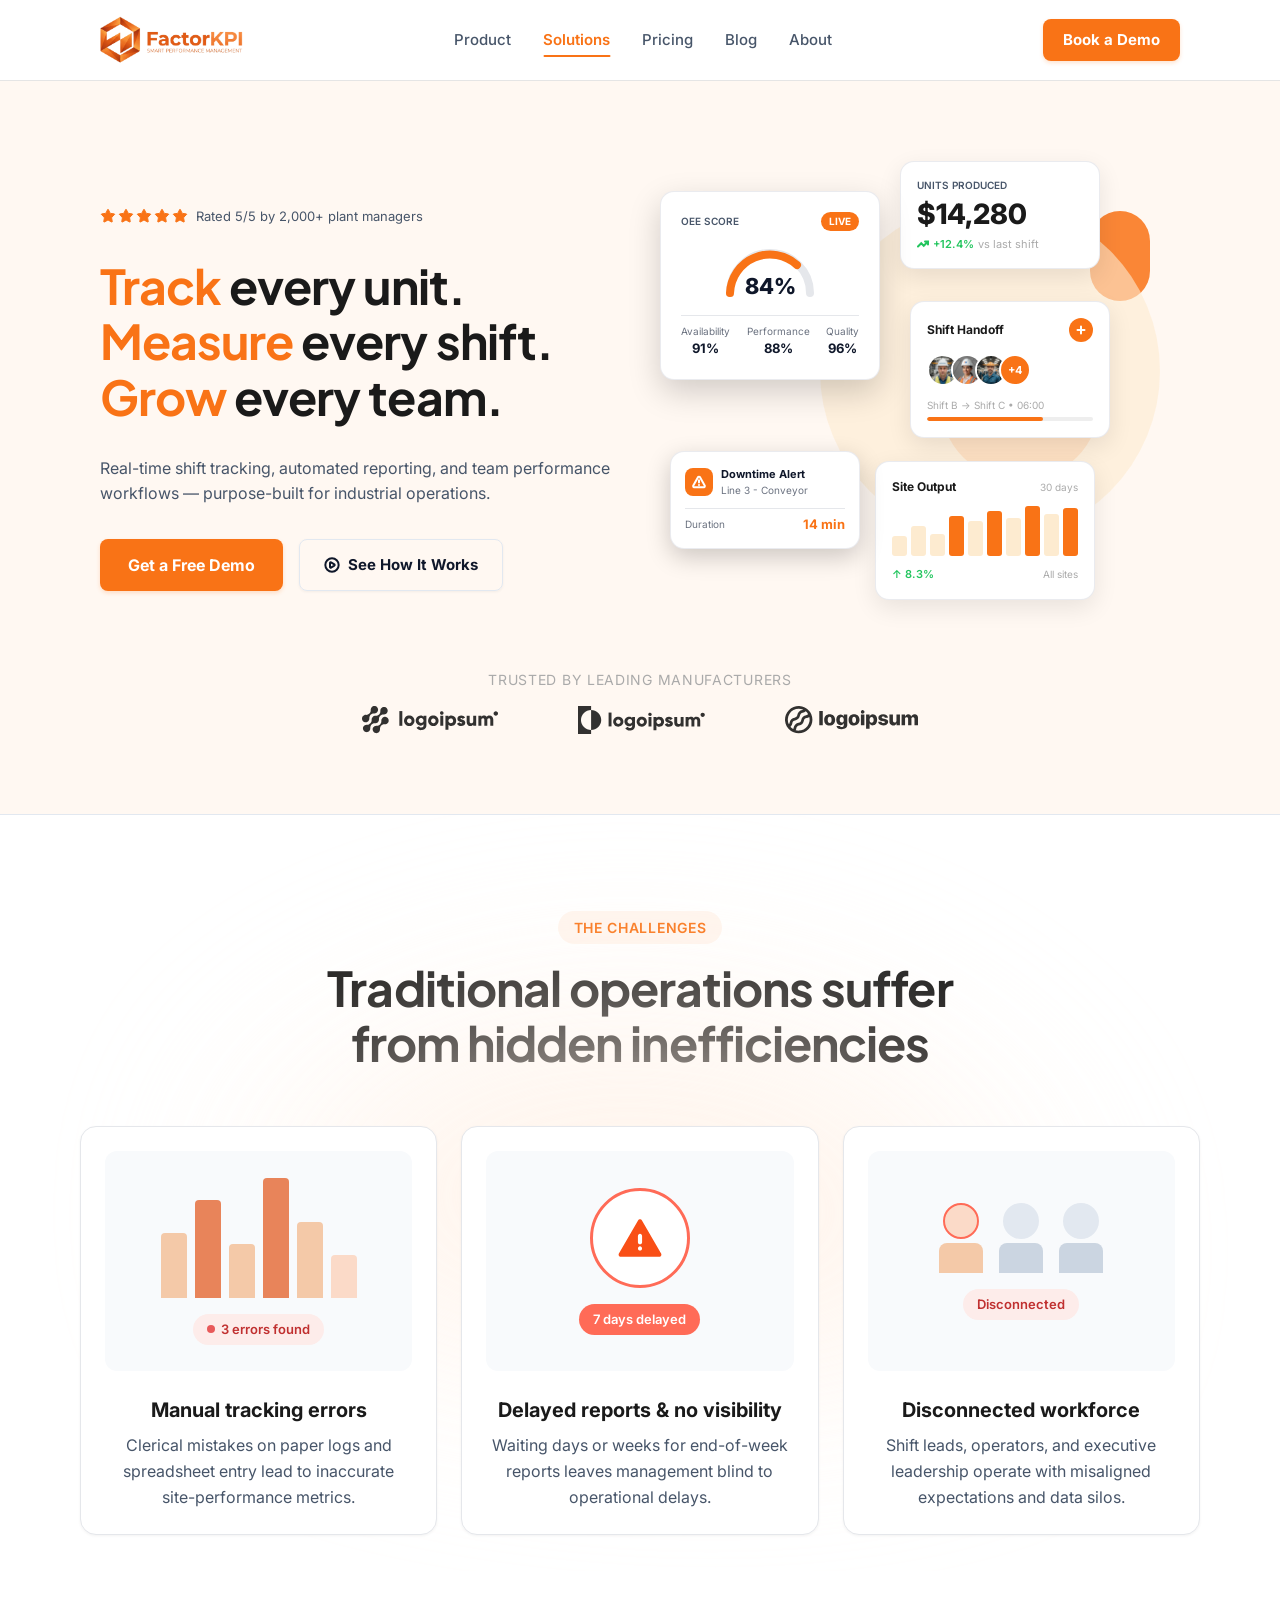
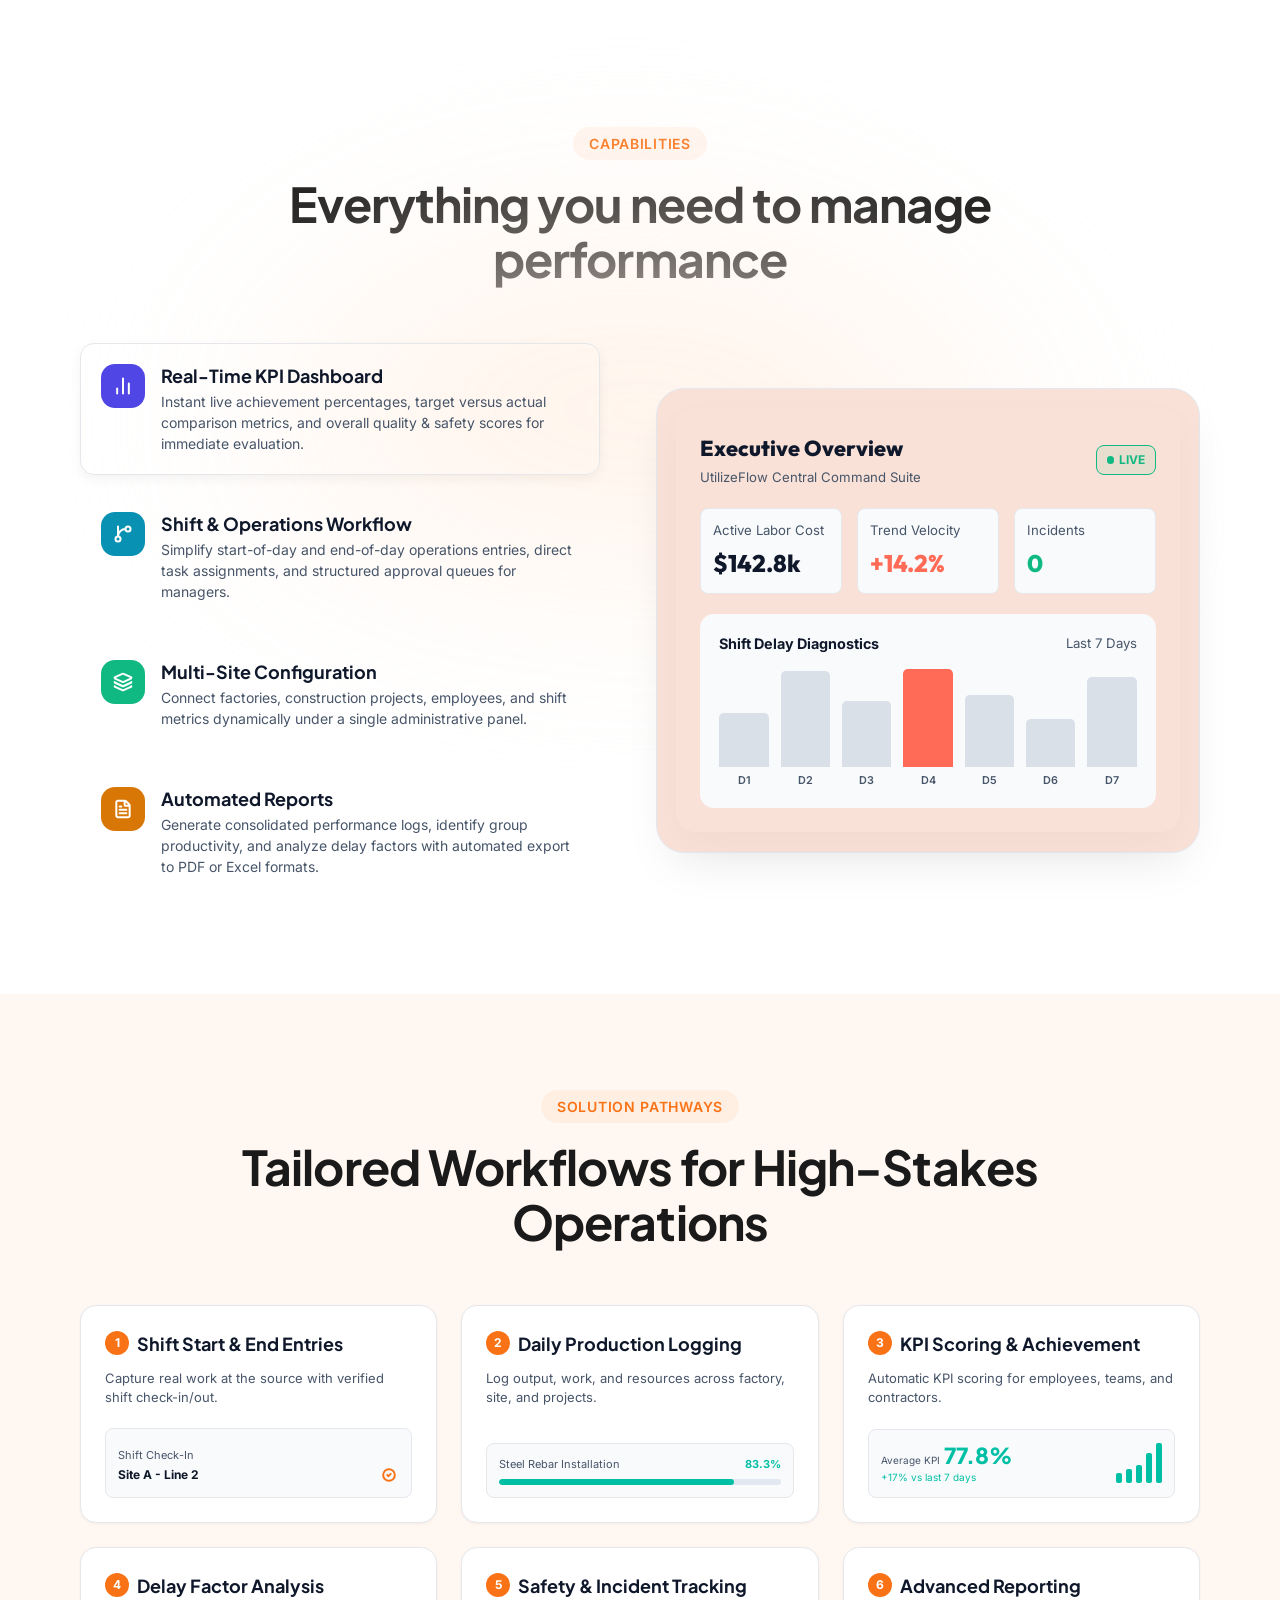
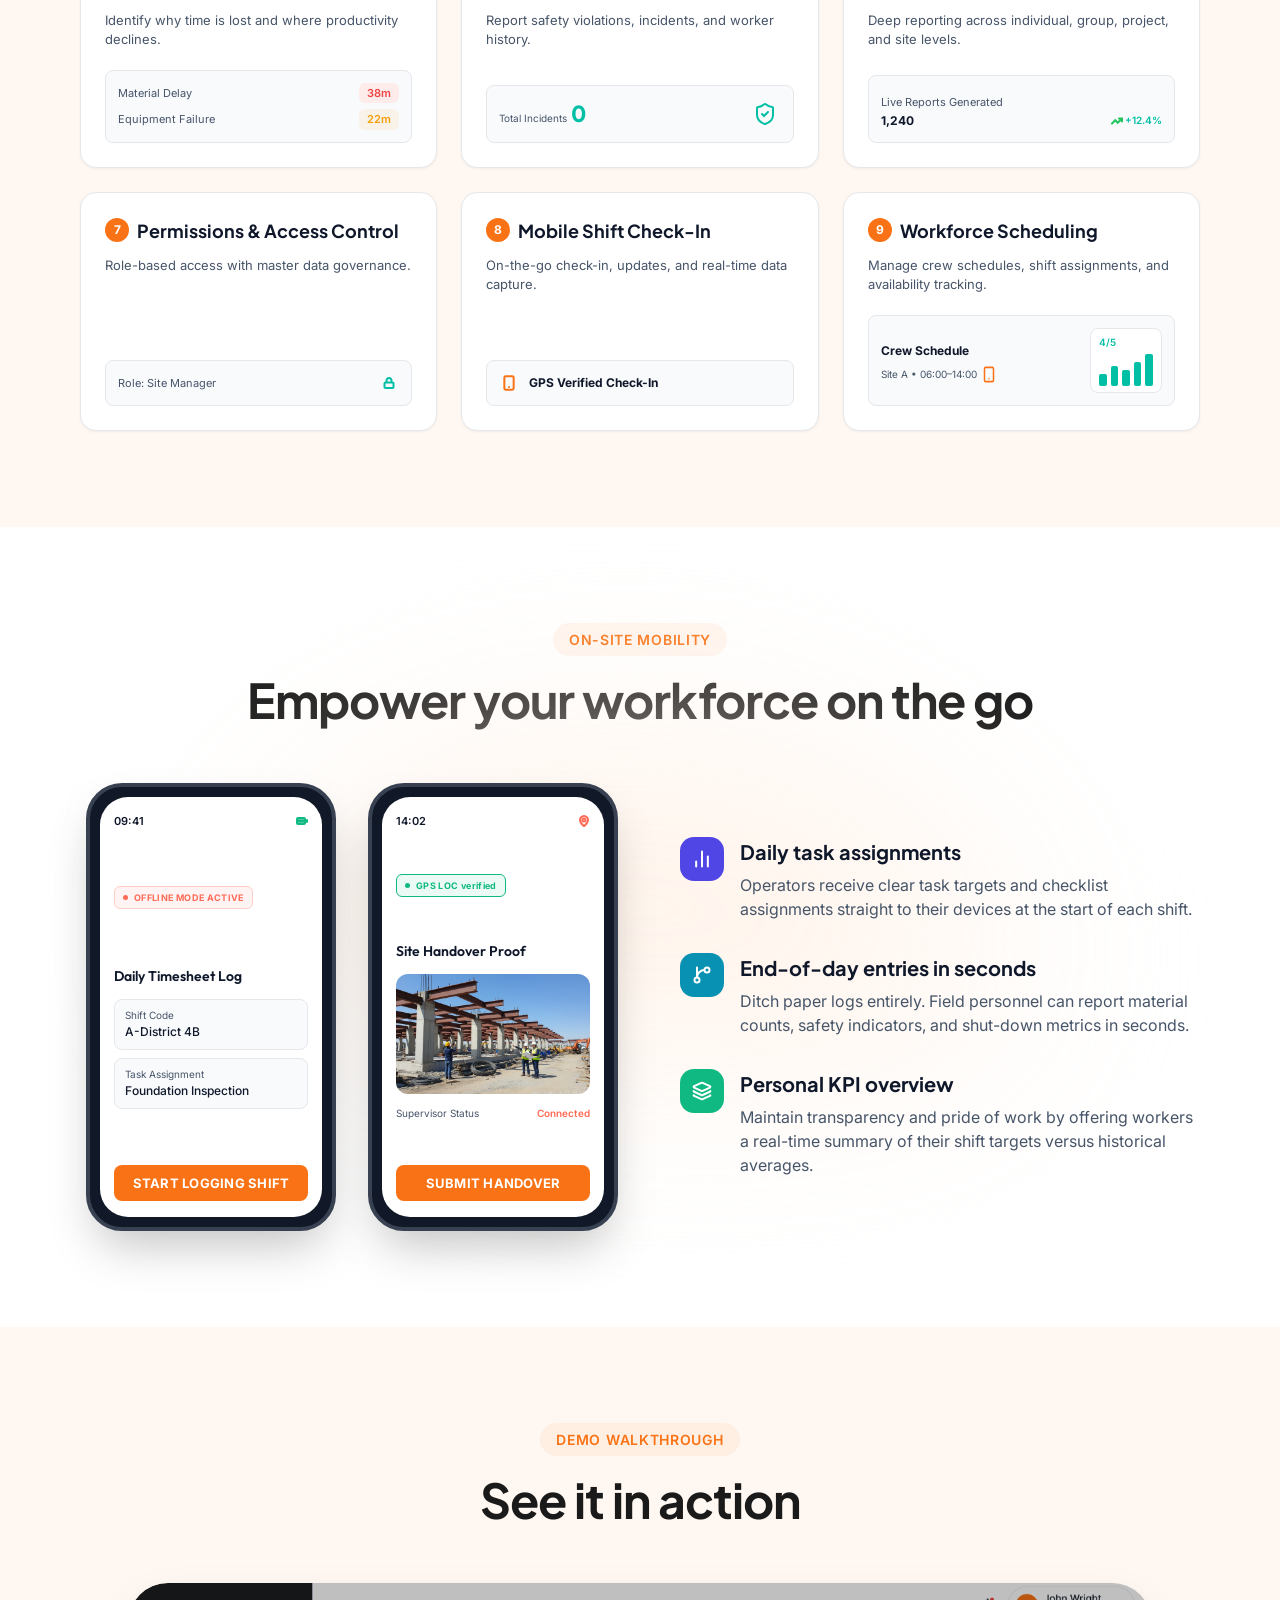
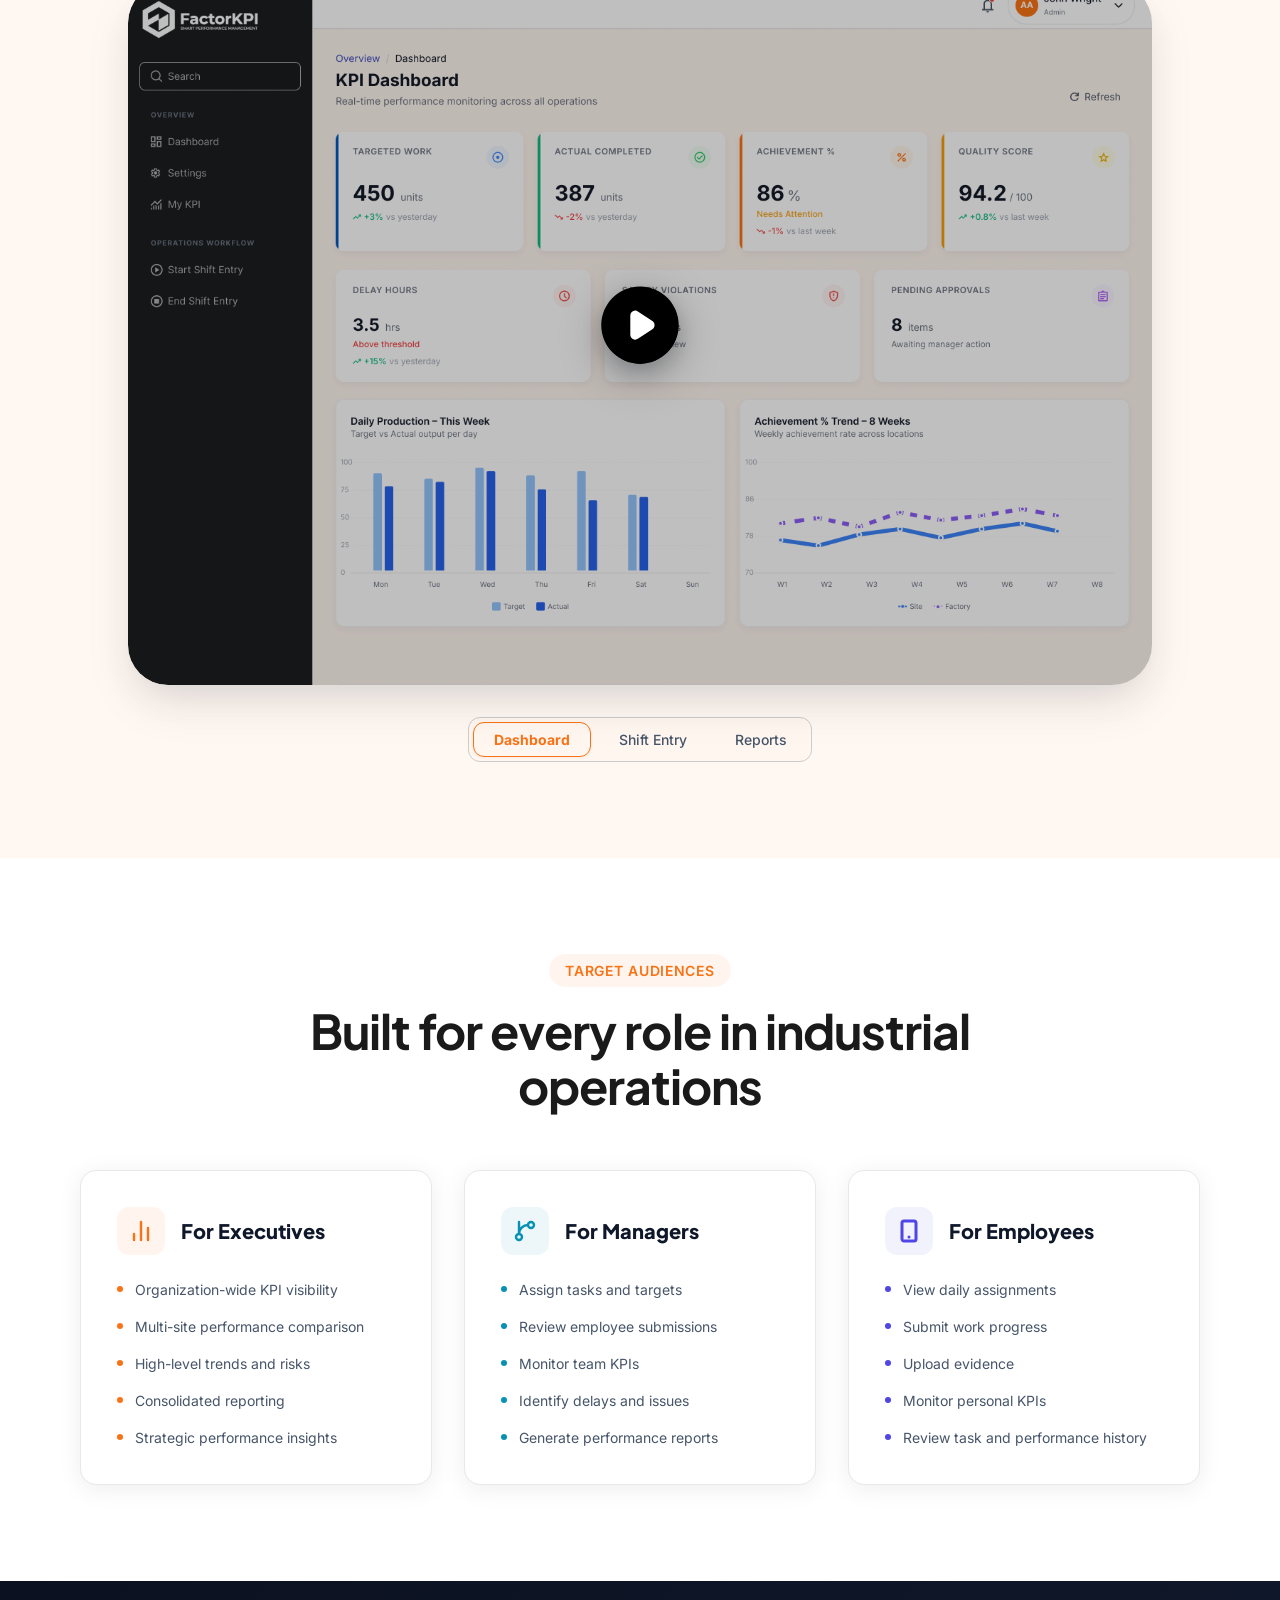
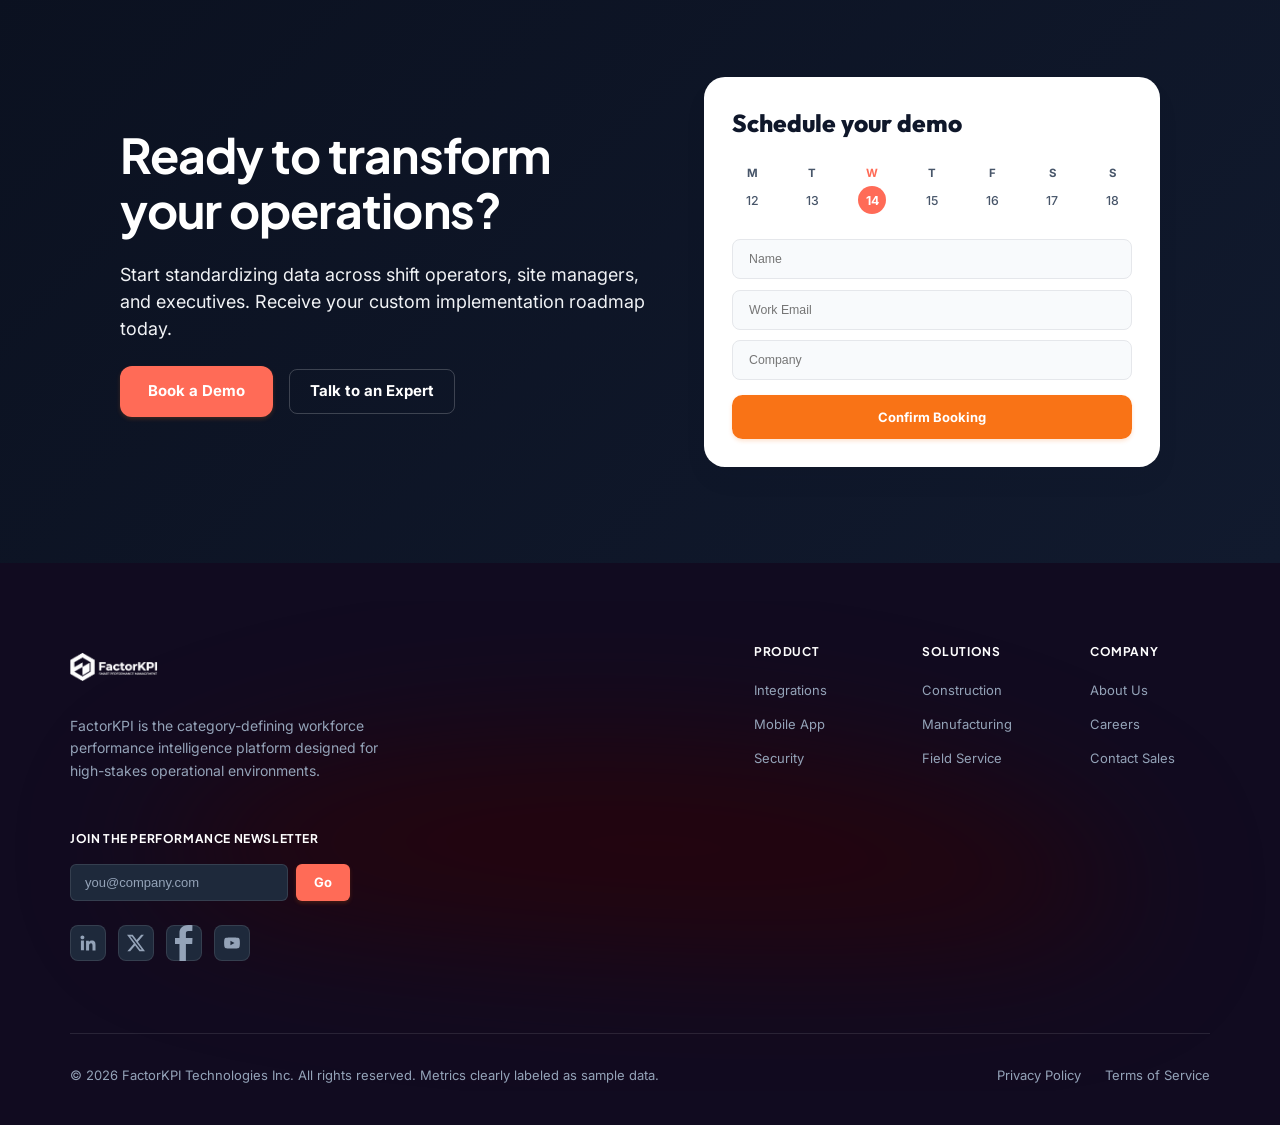
==== index.html @ c5c2271a "Add files via upload" ====
<!DOCTYPE html>
<html lang="en">
<head>
  <meta charset="UTF-8">
  <meta name="viewport" content="width=device-width, initial-scale=1.0">
  <title>FactorKPI | Real-Time Shop Floor Intelligence for Modern Manufacturing</title>
  <meta name="description" content="Connect machines, empower frontline workers, and eliminate downtime with an all-in-one KPI platform built for industrial precision.">
  <link rel="preconnect" href="https://fonts.googleapis.com">
  <link rel="preconnect" href="https://fonts.gstatic.com" crossorigin>
  <link href="https://fonts.googleapis.com/css2?family=Inter:wght@400;500;600;700;800&family=Outfit:wght@600;700;800&family=Plus+Jakarta+Sans:wght@600;700;800&display=swap" rel="stylesheet">
  <link rel="stylesheet" href="style.css">
</head>
<body>

  <!-- Navigation -->
  <header class="header">
    <nav class="nav-container">
      <a href="#" class="nav-brand" aria-label="FactorKPI Home">
        <img src="assets/factorkpi-logo.png" alt="FactorKPI Logo" class="brand-logo" width="164" height="55">
      </a>

      <div class="nav-menu" id="navMenu">
        <ul class="nav-links">
          <li><a href="#product" class="nav-link active" aria-current="page">Product</a></li>
          <li><a href="#solutions" class="nav-link">Solutions</a></li>
          <li><a href="#pricing" class="nav-link">Pricing</a></li>
          <li><a href="#blog" class="nav-link">Blog</a></li>
          <li><a href="#about" class="nav-link">About</a></li>
        </ul>
        <div class="nav-actions-mobile">
          <a href="#demo" class="btn btn-primary btn-book-demo">Book a Demo</a>
        </div>
      </div>

      <div class="nav-actions">
        <a href="#demo" class="btn btn-primary btn-book-demo">Book a Demo</a>
        <button class="nav-toggle" id="navToggle" aria-label="Toggle navigation" aria-expanded="false">
          <span class="hamburger-bar"></span>
          <span class="hamburger-bar"></span>
          <span class="hamburger-bar"></span>
        </button>
      </div>
    </nav>
  </header>

  <main>
    <!-- Hero Section -->
    <section class="hero-section">
      <div class="hero-container">
        <!-- Hero Left Copy -->
        <div class="hero-copy">
          <div class="hero-rating-badge">
            <div class="rating-stars" aria-label="5 out of 5 stars">
              <img src="assets/star.svg" alt="" class="star-icon" width="16" height="16">
              <img src="assets/star.svg" alt="" class="star-icon" width="16" height="16">
              <img src="assets/star.svg" alt="" class="star-icon" width="16" height="16">
              <img src="assets/star.svg" alt="" class="star-icon" width="16" height="16">
              <img src="assets/star.svg" alt="" class="star-icon" width="16" height="16">
            </div>
            <span class="rating-text">Rated 5/5 by 2,000+ plant managers</span>
          </div>

          <h1 class="hero-title">
            <span class="highlight">Track</span> every unit. <span class="highlight">Measure</span> every shift. <span class="highlight">Grow</span> every team.
          </h1>

          <p class="hero-subtitle">
            Real-time shift tracking, automated reporting, and team performance workflows — purpose-built for industrial operations.
          </p>

          <div class="hero-actions">
            <a href="#demo" class="btn btn-primary btn-hero-cta">Get a Free Demo</a>
            <a href="#showcase" class="btn btn-secondary btn-see-works">
              <img src="assets/play-circle.svg" alt="" class="btn-icon" width="16" height="16">
              <span>See How It Works</span>
            </a>
          </div>
        </div>

        <!-- Hero Right Visual Composition -->
        <div class="hero-visual" aria-hidden="true">
          <!-- Background Abstract Geometry -->
          <div class="decor-shape decor-pill"></div>
          <div class="decor-shape decor-circle-large"></div>
          <div class="decor-shape decor-circle-small"></div>

          <!-- Card 1: OEE Score Live -->
          <div class="hero-card kpi-card">
            <div class="kpi-card-header">
              <span class="card-eyebrow">OEE Score</span>
              <span class="badge-live-pulse">LIVE</span>
            </div>
            <div class="kpi-gauge-wrap">
              <svg class="oee-gauge" viewBox="0 0 100 60" width="100" height="60">
                <path d="M 10 50 A 40 40 0 0 1 90 50" fill="none" stroke="#E5E7EB" stroke-width="8" stroke-linecap="round"/>
                <path d="M 10 50 A 40 40 0 0 1 77 22" fill="none" stroke="#F97316" stroke-width="8" stroke-linecap="round"/>
              </svg>
              <span class="gauge-value">84%</span>
            </div>
            <div class="kpi-breakdown-row">
              <div class="breakdown-item">
                <span class="breakdown-label">Availability</span>
                <span class="breakdown-val">91%</span>
              </div>
              <div class="breakdown-item">
                <span class="breakdown-label">Performance</span>
                <span class="breakdown-val">88%</span>
              </div>
              <div class="breakdown-item">
                <span class="breakdown-label">Quality</span>
                <span class="breakdown-val">96%</span>
              </div>
            </div>
          </div>

          <!-- Card 2: Units Produced -->
          <div class="hero-card output-card">
            <span class="card-eyebrow">Units Produced</span>
            <span class="output-stat">$14,280</span>
            <div class="stat-trend-row">
              <img src="assets/trending-up.svg" alt="" width="12" height="12">
              <span class="trend-positive">+12.4%</span>
              <span class="trend-sub">vs last shift</span>
            </div>
          </div>

          <!-- Card 3: Shift Handoff -->
          <div class="hero-card shift-card">
            <div class="shift-card-header">
              <span class="card-title-sm">Shift Handoff</span>
              <span class="icon-bubble orange-bubble">
                <img src="assets/plus.svg" alt="" width="12" height="12">
              </span>
            </div>
            <div class="avatar-stack-row">
              <div class="avatar-stack">
                <img src="assets/avatar-1.png" alt="Operator" class="avatar-img" width="32" height="32">
                <img src="assets/avatar-2.png" alt="Supervisor" class="avatar-img" width="32" height="32">
                <img src="assets/avatar-3.png" alt="Lead" class="avatar-img" width="32" height="32">
                <span class="avatar-badge">+4</span>
              </div>
            </div>
            <div class="shift-progress-wrap">
              <span class="shift-label">Shift B → Shift C • 06:00</span>
              <div class="progress-bar-track">
                <div class="progress-bar-fill" style="width: 70%;"></div>
              </div>
            </div>
          </div>

          <!-- Card 4: Downtime Alert -->
          <div class="hero-card alert-card">
            <div class="alert-top">
              <div class="alert-icon-square">
                <img src="assets/alert-triangle.svg" alt="" width="14" height="14">
              </div>
              <div class="alert-text-group">
                <span class="alert-title">Downtime Alert</span>
                <span class="alert-sub">Line 3 - Conveyor</span>
              </div>
            </div>
            <div class="alert-meta-row">
              <span class="alert-meta-label">Duration</span>
              <span class="alert-meta-val">14 min</span>
            </div>
          </div>

          <!-- Card 5: Site Output Chart -->
          <div class="hero-card chart-card">
            <div class="chart-header-row">
              <span class="card-title-sm">Site Output</span>
              <span class="chart-timeframe">30 days</span>
            </div>
            <div class="mini-bar-chart">
              <div class="bar-col" style="height: 20px;"></div>
              <div class="bar-col" style="height: 30px;"></div>
              <div class="bar-col" style="height: 22px;"></div>
              <div class="bar-col active-bar" style="height: 40px;"></div>
              <div class="bar-col" style="height: 35px;"></div>
              <div class="bar-col active-bar" style="height: 45px;"></div>
              <div class="bar-col" style="height: 38px;"></div>
              <div class="bar-col active-bar" style="height: 50px;"></div>
              <div class="bar-col" style="height: 42px;"></div>
              <div class="bar-col active-bar" style="height: 48px;"></div>
            </div>
            <div class="chart-footer-row">
              <span class="trend-positive">↑ 8.3%</span>
              <span class="chart-sub">All sites</span>
            </div>
          </div>
        </div>
      </div>

      <!-- Partners / Social Proof Strip -->
      <div class="partners-strip">
        <span class="partners-caption">TRUSTED BY LEADING MANUFACTURERS</span>
        <div class="partners-logos">
          <img src="assets/partner-logo-1.svg" alt="Manufacturing Partner 1" class="partner-logo" width="131" height="27">
          <img src="assets/partner-logo-2.svg" alt="Manufacturing Partner 2" class="partner-logo" width="131" height="29">
          <img src="assets/partner-logo-3.svg" alt="Manufacturing Partner 3" class="partner-logo" width="128" height="27">
        </div>
      </div>
    </section>

    <!-- Problems / Challenges Section -->
    <section class="section problems-section" id="challenges">
      <div class="section-glow-bg problems-glow" aria-hidden="true">
        <img src="assets/bg-glow-problems.svg" alt="" class="glow-img">
      </div>

      <div class="section-header">
        <div class="section-badge">THE CHALLENGES</div>
        <h2 class="section-title">Traditional operations suffer<br>from hidden inefficiencies</h2>
      </div>

      <div class="problems-grid">
        <!-- Problem Card 1 -->
        <article class="problem-card">
          <div class="problem-visual">
            <div class="problem-chart-mockup">
              <div class="p-bars-group">
                <div class="p-bar" style="height: 65px; background: #F4C9A8;"></div>
                <div class="p-bar" style="height: 98px; background: #E8845A;"></div>
                <div class="p-bar" style="height: 54px; background: #F4C9A8;"></div>
                <div class="p-bar" style="height: 120px; background: #E8845A;"></div>
                <div class="p-bar" style="height: 76px; background: #F4C9A8;"></div>
                <div class="p-bar" style="height: 43px; background: #FBDAC8;"></div>
              </div>
              <div class="problem-status-pill error-pill">
                <span class="pill-dot red-dot"></span>
                <span>3 errors found</span>
              </div>
            </div>
          </div>
          <div class="problem-content">
            <h3 class="problem-heading">Manual tracking errors</h3>
            <p class="problem-desc">Clerical mistakes on paper logs and spreadsheet entry lead to inaccurate site-performance metrics.</p>
          </div>
        </article>

        <!-- Problem Card 2 -->
        <article class="problem-card">
          <div class="problem-visual">
            <div class="problem-clock-mockup">
              <div class="clock-circle">
                <img src="assets/warning-rounded.svg" alt="" class="warning-icon" width="66" height="66">
              </div>
              <div class="problem-status-pill delay-pill">
                <span>7 days delayed</span>
              </div>
            </div>
          </div>
          <div class="problem-content">
            <h3 class="problem-heading">Delayed reports &amp; no visibility</h3>
            <p class="problem-desc">Waiting days or weeks for end-of-week reports leaves management blind to operational delays.</p>
          </div>
        </article>

        <!-- Problem Card 3 -->
        <article class="problem-card">
          <div class="problem-visual">
            <div class="problem-silos-mockup">
              <div class="silos-avatars-row">
                <div class="silo-node active-node">
                  <span class="silo-head"></span>
                  <span class="silo-body"></span>
                </div>
                <div class="silo-node muted-node">
                  <span class="silo-head"></span>
                  <span class="silo-body"></span>
                </div>
                <div class="silo-node muted-node">
                  <span class="silo-head"></span>
                  <span class="silo-body"></span>
                </div>
              </div>
              <div class="problem-status-pill disconnected-pill">
                <span>Disconnected</span>
              </div>
            </div>
          </div>
          <div class="problem-content">
            <h3 class="problem-heading">Disconnected workforce</h3>
            <p class="problem-desc">Shift leads, operators, and executive leadership operate with misaligned expectations and data silos.</p>
          </div>
        </article>
      </div>
    </section>

    <!-- Capabilities / Platform Features Section -->
    <section class="section features-section" id="product">
      <div class="section-glow-bg features-glow" aria-hidden="true">
        <img src="assets/bg-glow-features.svg" alt="" class="glow-img">
      </div>

      <div class="section-header">
        <div class="section-badge">CAPABILITIES</div>
        <h2 class="section-title">Everything you need to manage performance</h2>
      </div>

      <div class="features-dual-layout">
        <!-- Feature Tab List -->
        <div class="feature-tabs-list" role="tablist">
          <button class="feature-tab-item active" role="tab" aria-selected="true" data-tab="dashboard">
            <div class="feature-tab-icon-box icon-purple">
              <img src="assets/bar-chart-2.svg" alt="" width="20" height="20">
            </div>
            <div class="feature-tab-text">
              <h3 class="feature-tab-title">Real-Time KPI Dashboard</h3>
              <p class="feature-tab-desc">Instant live achievement percentages, target versus actual comparison metrics, and overall quality &amp; safety scores for immediate evaluation.</p>
            </div>
          </button>

          <button class="feature-tab-item" role="tab" aria-selected="false" data-tab="workflow">
            <div class="feature-tab-icon-box icon-cyan">
              <img src="assets/git-branch.svg" alt="" width="20" height="20">
            </div>
            <div class="feature-tab-text">
              <h3 class="feature-tab-title">Shift &amp; Operations Workflow</h3>
              <p class="feature-tab-desc">Simplify start-of-day and end-of-day operations entries, direct task assignments, and structured approval queues for managers.</p>
            </div>
          </button>

          <button class="feature-tab-item" role="tab" aria-selected="false" data-tab="multisite">
            <div class="feature-tab-icon-box icon-green">
              <img src="assets/layers.svg" alt="" width="20" height="20">
            </div>
            <div class="feature-tab-text">
              <h3 class="feature-tab-title">Multi-Site Configuration</h3>
              <p class="feature-tab-desc">Connect factories, construction projects, employees, and shift metrics dynamically under a single administrative panel.</p>
            </div>
          </button>

          <button class="feature-tab-item" role="tab" aria-selected="false" data-tab="reports">
            <div class="feature-tab-icon-box icon-amber">
              <img src="assets/file-text.svg" alt="" width="20" height="20">
            </div>
            <div class="feature-tab-text">
              <h3 class="feature-tab-title">Automated Reports</h3>
              <p class="feature-tab-desc">Generate consolidated performance logs, identify group productivity, and analyze delay factors with automated export to PDF or Excel formats.</p>
            </div>
          </button>
        </div>

        <!-- Dashboard Glass Preview Card -->
        <div class="features-preview-wrap">
          <div class="dashboard-outer-frame">
            <div class="glass-dashboard-content">
              <!-- Header -->
              <div class="dash-top-bar">
                <div>
                  <h4 class="dash-heading">Executive Overview</h4>
                  <span class="dash-subheading">UtilizeFlow Central Command Suite</span>
                </div>
                <div class="dash-live-badge">
                  <span class="live-dot-pulse"></span>
                  <span>LIVE</span>
                </div>
              </div>

              <!-- 3 KPI Cards -->
              <div class="dash-kpi-row">
                <div class="dash-kpi-box">
                  <span class="dash-kpi-label">Active Labor Cost</span>
                  <span class="dash-kpi-stat">$142.8k</span>
                </div>
                <div class="dash-kpi-box">
                  <span class="dash-kpi-label">Trend Velocity</span>
                  <span class="dash-kpi-stat stat-coral">+14.2%</span>
                </div>
                <div class="dash-kpi-box">
                  <span class="dash-kpi-label">Incidents</span>
                  <span class="dash-kpi-stat stat-green">0</span>
                </div>
              </div>

              <!-- Shift Delay Diagnostics Chart -->
              <div class="dash-chart-card">
                <div class="dash-chart-header">
                  <span class="dash-chart-title">Shift Delay Diagnostics</span>
                  <span class="dash-chart-timeframe">Last 7 Days</span>
                </div>
                <div class="dash-bars-grid">
                  <div class="dash-bar-unit">
                    <div class="d-bar" style="height: 54px;"></div>
                    <span class="d-label">D1</span>
                  </div>
                  <div class="dash-bar-unit">
                    <div class="d-bar" style="height: 96px;"></div>
                    <span class="d-label">D2</span>
                  </div>
                  <div class="dash-bar-unit">
                    <div class="d-bar" style="height: 66px;"></div>
                    <span class="d-label">D3</span>
                  </div>
                  <div class="dash-bar-unit">
                    <div class="d-bar d-bar-active" style="height: 114px;"></div>
                    <span class="d-label">D4</span>
                  </div>
                  <div class="dash-bar-unit">
                    <div class="d-bar" style="height: 72px;"></div>
                    <span class="d-label">D5</span>
                  </div>
                  <div class="dash-bar-unit">
                    <div class="d-bar" style="height: 48px;"></div>
                    <span class="d-label">D6</span>
                  </div>
                  <div class="dash-bar-unit">
                    <div class="d-bar" style="height: 90px;"></div>
                    <span class="d-label">D7</span>
                  </div>
                </div>
              </div>
            </div>
          </div>
        </div>
      </div>
    </section>

    <!-- Solutions Bento Grid Section -->
    <section class="section solutions-section" id="solutions">
      <div class="section-header">
        <div class="section-badge">SOLUTION PATHWAYS</div>
        <h2 class="section-title">Tailored Workflows for High-Stakes Operations</h2>
      </div>

      <div class="bento-grid">
        <!-- Bento Card 1 -->
        <article class="bento-card">
          <div class="bento-card-top">
            <span class="bento-num-badge">1</span>
            <h3 class="bento-card-title">Shift Start &amp; End Entries</h3>
          </div>
          <p class="bento-card-desc">Capture real work at the source with verified shift check-in/out.</p>
          <div class="bento-metric-box">
            <span class="metric-caption">Shift Check-In</span>
            <div class="metric-row-between">
              <span class="metric-highlight-dark">Site A - Line 2</span>
              <span class="icon-circle-teal">
                <img src="assets/circle-check.svg" alt="" width="14" height="14">
              </span>
            </div>
          </div>
        </article>

        <!-- Bento Card 2 -->
        <article class="bento-card">
          <div class="bento-card-top">
            <span class="bento-num-badge">2</span>
            <h3 class="bento-card-title">Daily Production Logging</h3>
          </div>
          <p class="bento-card-desc">Log output, work, and resources across factory, site, and projects.</p>
          <div class="bento-metric-box">
            <div class="metric-row-between">
              <span class="metric-caption">Steel Rebar Installation</span>
              <span class="metric-val-teal">83.3%</span>
            </div>
            <div class="metric-progress-track">
              <div class="metric-progress-fill" style="width: 83.3%;"></div>
            </div>
          </div>
        </article>

        <!-- Bento Card 3 -->
        <article class="bento-card">
          <div class="bento-card-top">
            <span class="bento-num-badge">3</span>
            <h3 class="bento-card-title">KPI Scoring &amp; Achievement</h3>
          </div>
          <p class="bento-card-desc">Automatic KPI scoring for employees, teams, and contractors.</p>
          <div class="bento-metric-box metric-flex-row">
            <div>
              <span class="metric-caption-xs">Average KPI</span>
              <span class="metric-large-teal">77.8%</span>
              <span class="metric-trend-xs">+17% vs last 7 days</span>
            </div>
            <div class="mini-teal-bars">
              <div class="teal-bar" style="height: 10px;"></div>
              <div class="teal-bar" style="height: 14px;"></div>
              <div class="teal-bar" style="height: 18px;"></div>
              <div class="teal-bar" style="height: 30px;"></div>
              <div class="teal-bar" style="height: 40px;"></div>
            </div>
          </div>
        </article>

        <!-- Bento Card 4 -->
        <article class="bento-card">
          <div class="bento-card-top">
            <span class="bento-num-badge">4</span>
            <h3 class="bento-card-title">Delay Factor Analysis</h3>
          </div>
          <p class="bento-card-desc">Identify why time is lost and where productivity declines.</p>
          <div class="bento-metric-box">
            <div class="metric-row-between mb-sm">
              <span class="metric-caption">Material Delay</span>
              <span class="pill-tag-red">38m</span>
            </div>
            <div class="metric-row-between">
              <span class="metric-caption">Equipment Failure</span>
              <span class="pill-tag-amber">22m</span>
            </div>
          </div>
        </article>

        <!-- Bento Card 5 -->
        <article class="bento-card">
          <div class="bento-card-top">
            <span class="bento-num-badge">5</span>
            <h3 class="bento-card-title">Safety &amp; Incident Tracking</h3>
          </div>
          <p class="bento-card-desc">Report safety violations, incidents, and worker history.</p>
          <div class="bento-metric-box metric-row-between">
            <div>
              <span class="metric-caption-xs">Total Incidents</span>
              <span class="metric-large-teal">0</span>
            </div>
            <div class="icon-circle-teal-lg">
              <img src="assets/shield-check.svg" alt="" width="24" height="24">
            </div>
          </div>
        </article>

        <!-- Bento Card 6 -->
        <article class="bento-card">
          <div class="bento-card-top">
            <span class="bento-num-badge">6</span>
            <h3 class="bento-card-title">Advanced Reporting</h3>
          </div>
          <p class="bento-card-desc">Deep reporting across individual, group, project, and site levels.</p>
          <div class="bento-metric-box">
            <span class="metric-caption">Live Reports Generated</span>
            <div class="metric-row-between">
              <span class="metric-highlight-dark">1,240</span>
              <div class="trend-teal-wrap">
                <img src="assets/trending-up.svg" alt="" width="12" height="12">
                <span>+12.4%</span>
              </div>
            </div>
          </div>
        </article>

        <!-- Bento Card 7 -->
        <article class="bento-card">
          <div class="bento-card-top">
            <span class="bento-num-badge">7</span>
            <h3 class="bento-card-title">Permissions &amp; Access Control</h3>
          </div>
          <p class="bento-card-desc">Role-based access with master data governance.</p>
          <div class="bento-metric-box metric-row-between">
            <span class="metric-caption">Role: Site Manager</span>
            <span class="icon-circle-teal">
              <img src="assets/lock.svg" alt="" width="12" height="12">
            </span>
          </div>
        </article>

        <!-- Bento Card 8 -->
        <article class="bento-card">
          <div class="bento-card-top">
            <span class="bento-num-badge">8</span>
            <h3 class="bento-card-title">Mobile Shift Check-In</h3>
          </div>
          <p class="bento-card-desc">On-the-go check-in, updates, and real-time data capture.</p>
          <div class="bento-metric-box metric-row-left">
            <span class="icon-circle-teal">
              <img src="assets/smartphone.svg" alt="" width="16" height="16">
            </span>
            <span class="metric-highlight-dark">GPS Verified Check-In</span>
          </div>
        </article>

        <!-- Bento Card 9 -->
        <article class="bento-card">
          <div class="bento-card-top">
            <span class="bento-num-badge">9</span>
            <h3 class="bento-card-title">Workforce Scheduling</h3>
          </div>
          <p class="bento-card-desc">Manage crew schedules, shift assignments, and availability tracking.</p>
          <div class="bento-metric-box metric-flex-row">
            <div>
              <span class="metric-highlight-dark">Crew Schedule</span>
              <div class="schedule-sub-row">
                <span class="metric-caption-xs">Site A • 06:00–14:00</span>
                <img src="assets/calendar.svg" alt="" width="12" height="18">
              </div>
            </div>
            <div class="availability-badge">
              <span class="avail-ratio">4/5</span>
              <div class="avail-bars">
                <div class="a-bar" style="height: 12px;"></div>
                <div class="a-bar" style="height: 20px;"></div>
                <div class="a-bar" style="height: 16px;"></div>
                <div class="a-bar" style="height: 24px;"></div>
                <div class="a-bar" style="height: 32px;"></div>
              </div>
            </div>
          </div>
        </article>
      </div>
    </section>

    <!-- Mobile Workforce Section -->
    <section class="section mobile-section" id="mobile">
      <div class="section-glow-bg mobile-glow" aria-hidden="true">
        <img src="assets/bg-glow-mobile.svg" alt="" class="glow-img">
      </div>

      <div class="section-header">
        <div class="section-badge">ON-SITE MOBILITY</div>
        <h2 class="section-title">Empower your workforce on the go</h2>
      </div>

      <div class="mobile-dual-layout">
        <!-- Dual Phone Mockup -->
        <div class="mobile-mockup-wrap">
          <!-- Phone 1 -->
          <div class="phone-shell">
            <div class="phone-screen">
              <div class="phone-status-bar">
                <span class="phone-time">09:41</span>
                <img src="assets/battery-full.svg" alt="" width="12" height="12">
              </div>
              <div class="phone-pill-notice offline-notice">
                <span class="pulse-dot-red"></span>
                <span>OFFLINE MODE ACTIVE</span>
              </div>
              <div class="phone-card-body">
                <h4 class="phone-body-title">Daily Timesheet Log</h4>
                <div class="phone-input-mock">
                  <span class="phone-input-label">Shift Code</span>
                  <span class="phone-input-val">A-District 4B</span>
                </div>
                <div class="phone-input-mock">
                  <span class="phone-input-label">Task Assignment</span>
                  <span class="phone-input-val">Foundation Inspection</span>
                </div>
              </div>
              <button class="phone-btn-cta" type="button">START LOGGING SHIFT</button>
            </div>
          </div>

          <!-- Phone 2 -->
          <div class="phone-shell">
            <div class="phone-screen">
              <div class="phone-status-bar">
                <span class="phone-time">14:02</span>
                <img src="assets/map-pin.svg" alt="" width="12" height="12">
              </div>
              <div class="phone-pill-notice verified-notice">
                <span class="pulse-dot-green"></span>
                <span>GPS LOC verified</span>
              </div>
              <div class="phone-card-body">
                <h4 class="phone-body-title">Site Handover Proof</h4>
                <div class="phone-image-frame">
                  <img src="assets/mobile-map-preview.png" alt="Site GPS Handover Proof Map" class="phone-preview-img" width="220" height="130">
                </div>
                <div class="phone-status-line">
                  <span class="phone-input-label">Supervisor Status</span>
                  <span class="supervisor-status">Connected</span>
                </div>
              </div>
              <button class="phone-btn-cta" type="button">SUBMIT HANDOVER</button>
            </div>
          </div>
        </div>

        <!-- Mobile Benefits List -->
        <div class="mobile-benefits-list">
          <div class="benefit-item">
            <div class="benefit-icon-box icon-indigo">
              <img src="assets/bar-chart-2.svg" alt="" width="20" height="20">
            </div>
            <div>
              <h3 class="benefit-title">Daily task assignments</h3>
              <p class="benefit-desc">Operators receive clear task targets and checklist assignments straight to their devices at the start of each shift.</p>
            </div>
          </div>

          <div class="benefit-item">
            <div class="benefit-icon-box icon-cyan">
              <img src="assets/git-branch.svg" alt="" width="20" height="20">
            </div>
            <div>
              <h3 class="benefit-title">End-of-day entries in seconds</h3>
              <p class="benefit-desc">Ditch paper logs entirely. Field personnel can report material counts, safety indicators, and shut-down metrics in seconds.</p>
            </div>
          </div>

          <div class="benefit-item">
            <div class="benefit-icon-box icon-green">
              <img src="assets/layers.svg" alt="" width="20" height="20">
            </div>
            <div>
              <h3 class="benefit-title">Personal KPI overview</h3>
              <p class="benefit-desc">Maintain transparency and pride of work by offering workers a real-time summary of their shift targets versus historical averages.</p>
            </div>
          </div>
        </div>
      </div>
    </section>

    <!-- Product Showcase Section -->
    <section class="section showcase-section" id="showcase">
      <div class="section-header text-center">
        <div class="section-badge">DEMO WALKTHROUGH</div>
        <h2 class="section-title">See it in action</h2>
      </div>

      <div class="showcase-viewer">
        <div class="showcase-media-frame">
          <img src="assets/dashboard-showcase.png" alt="FactorKPI Full Central Command Dashboard Interface" class="showcase-img" width="902" height="619">
          <div class="showcase-play-overlay">
            <button class="showcase-play-btn" aria-label="Play Product Demo Video">
              <img src="assets/hero-play.svg" alt="Play Video" width="120" height="120">
            </button>
          </div>
        </div>

        <!-- Showcase Segment Tabs -->
        <div class="showcase-pills-bar">
          <button class="showcase-pill active" type="button">Dashboard</button>
          <button class="showcase-pill" type="button">Shift Entry</button>
          <button class="showcase-pill" type="button">Reports</button>
        </div>
      </div>
    </section>

    <!-- Roles / Target Audiences Section -->
    <section class="section roles-section" id="roles">
      <div class="section-header">
        <div class="section-badge">TARGET AUDIENCES</div>
        <h2 class="section-title">Built for every role in industrial operations</h2>
      </div>

      <div class="roles-grid">
        <!-- Role 1: Executives -->
        <article class="role-card">
          <div class="role-card-header">
            <div class="role-icon-box role-orange-bg">
              <img src="assets/icon-role-executives.svg" alt="" width="24" height="24">
            </div>
            <h3 class="role-card-title">For Executives</h3>
          </div>
          <ul class="role-features-list">
            <li class="role-feature-item">
              <span class="role-bullet bullet-orange"></span>
              <span>Organization-wide KPI visibility</span>
            </li>
            <li class="role-feature-item">
              <span class="role-bullet bullet-orange"></span>
              <span>Multi-site performance comparison</span>
            </li>
            <li class="role-feature-item">
              <span class="role-bullet bullet-orange"></span>
              <span>High-level trends and risks</span>
            </li>
            <li class="role-feature-item">
              <span class="role-bullet bullet-orange"></span>
              <span>Consolidated reporting</span>
            </li>
            <li class="role-feature-item">
              <span class="role-bullet bullet-orange"></span>
              <span>Strategic performance insights</span>
            </li>
          </ul>
        </article>

        <!-- Role 2: Managers -->
        <article class="role-card">
          <div class="role-card-header">
            <div class="role-icon-box role-cyan-bg">
              <img src="assets/icon-role-managers.svg" alt="" width="24" height="24">
            </div>
            <h3 class="role-card-title">For Managers</h3>
          </div>
          <ul class="role-features-list">
            <li class="role-feature-item">
              <span class="role-bullet bullet-cyan"></span>
              <span>Assign tasks and targets</span>
            </li>
            <li class="role-feature-item">
              <span class="role-bullet bullet-cyan"></span>
              <span>Review employee submissions</span>
            </li>
            <li class="role-feature-item">
              <span class="role-bullet bullet-cyan"></span>
              <span>Monitor team KPIs</span>
            </li>
            <li class="role-feature-item">
              <span class="role-bullet bullet-cyan"></span>
              <span>Identify delays and issues</span>
            </li>
            <li class="role-feature-item">
              <span class="role-bullet bullet-cyan"></span>
              <span>Generate performance reports</span>
            </li>
          </ul>
        </article>

        <!-- Role 3: Employees -->
        <article class="role-card">
          <div class="role-card-header">
            <div class="role-icon-box role-indigo-bg">
              <img src="assets/icon-role-employees.svg" alt="" width="24" height="24">
            </div>
            <h3 class="role-card-title">For Employees</h3>
          </div>
          <ul class="role-features-list">
            <li class="role-feature-item">
              <span class="role-bullet bullet-indigo"></span>
              <span>View daily assignments</span>
            </li>
            <li class="role-feature-item">
              <span class="role-bullet bullet-indigo"></span>
              <span>Submit work progress</span>
            </li>
            <li class="role-feature-item">
              <span class="role-bullet bullet-indigo"></span>
              <span>Upload evidence</span>
            </li>
            <li class="role-feature-item">
              <span class="role-bullet bullet-indigo"></span>
              <span>Monitor personal KPIs</span>
            </li>
            <li class="role-feature-item">
              <span class="role-bullet bullet-indigo"></span>
              <span>Review task and performance history</span>
            </li>
          </ul>
        </article>
      </div>
    </section>

    <!-- CTA & Interactive Booking Section -->
    <section class="cta-section" id="demo">
      <div class="cta-container">
        <!-- CTA Left Content -->
        <div class="cta-copy">
          <h2 class="cta-heading">Ready to transform your operations?</h2>
          <p class="cta-desc">Start standardizing data across shift operators, site managers, and executives. Receive your custom implementation roadmap today.</p>
          <div class="cta-buttons-row">
            <a href="#bookingCard" class="btn btn-primary btn-cta-book">Book a Demo</a>
            <a href="mailto:sales@factorkpi.com" class="btn btn-outline-white">Talk to an Expert</a>
          </div>
        </div>

        <!-- CTA Right Booking Card -->
        <div class="booking-card" id="bookingCard">
          <h3 class="booking-title">Schedule your demo</h3>

          <!-- Weekday Picker -->
          <div class="weekday-picker" role="radiogroup" aria-label="Select Demo Day">
            <button type="button" class="weekday-col" role="radio" aria-checked="false" data-day="M12">
              <span class="day-letter">M</span>
              <span class="date-number">12</span>
            </button>
            <button type="button" class="weekday-col" role="radio" aria-checked="false" data-day="T13">
              <span class="day-letter">T</span>
              <span class="date-number">13</span>
            </button>
            <button type="button" class="weekday-col active" role="radio" aria-checked="true" data-day="W14">
              <span class="day-letter">W</span>
              <span class="date-number">14</span>
            </button>
            <button type="button" class="weekday-col" role="radio" aria-checked="false" data-day="T15">
              <span class="day-letter">T</span>
              <span class="date-number">15</span>
            </button>
            <button type="button" class="weekday-col" role="radio" aria-checked="false" data-day="F16">
              <span class="day-letter">F</span>
              <span class="date-number">16</span>
            </button>
            <button type="button" class="weekday-col" role="radio" aria-checked="false" data-day="S17">
              <span class="day-letter">S</span>
              <span class="date-number">17</span>
            </button>
            <button type="button" class="weekday-col" role="radio" aria-checked="false" data-day="S18">
              <span class="day-letter">S</span>
              <span class="date-number">18</span>
            </button>
          </div>

          <!-- Booking Form -->
          <form class="booking-form" id="bookingForm" onsubmit="event.preventDefault(); alert('Demo requested successfully! Our team will contact you shortly.');">
            <div class="form-group">
              <label for="bookingName" class="sr-only">Name</label>
              <input type="text" id="bookingName" class="booking-input" placeholder="Name" required>
            </div>
            <div class="form-group">
              <label for="bookingEmail" class="sr-only">Work Email</label>
              <input type="email" id="bookingEmail" class="booking-input" placeholder="Work Email" required>
            </div>
            <div class="form-group">
              <label for="bookingCompany" class="sr-only">Company</label>
              <input type="text" id="bookingCompany" class="booking-input" placeholder="Company" required>
            </div>
            <button type="submit" class="btn btn-primary btn-confirm-booking">Confirm Booking</button>
          </form>
        </div>
      </div>
    </section>
  </main>

  <!-- Site Footer -->
  <footer class="footer">
    <div class="footer-glow-bg" aria-hidden="true">
      <img src="assets/bg-glow-footer.svg" alt="" class="glow-img">
    </div>

    <div class="footer-container">
      <div class="footer-cols">
        <!-- Brand Info -->
        <div class="footer-brand-col">
          <a href="#" class="footer-logo-link" aria-label="FactorKPI Home">
            <img src="assets/factorkpi-footer-logo.png" alt="FactorKPI" class="footer-logo" width="164" height="55">
          </a>
          <p class="footer-about">
            FactorKPI is the category-defining workforce performance intelligence platform designed for high-stakes operational environments.
          </p>
        </div>

        <!-- Links Columns -->
        <div class="footer-nav-groups">
          <div class="footer-links-col">
            <h4 class="footer-col-title">Product</h4>
            <ul class="footer-links">
              <li><a href="#product">Integrations</a></li>
              <li><a href="#mobile">Mobile App</a></li>
              <li><a href="#security">Security</a></li>
            </ul>
          </div>

          <div class="footer-links-col">
            <h4 class="footer-col-title">Solutions</h4>
            <ul class="footer-links">
              <li><a href="#solutions">Construction</a></li>
              <li><a href="#solutions">Manufacturing</a></li>
              <li><a href="#solutions">Field Service</a></li>
            </ul>
          </div>

          <div class="footer-links-col">
            <h4 class="footer-col-title">Company</h4>
            <ul class="footer-links">
              <li><a href="#about">About Us</a></li>
              <li><a href="#careers">Careers</a></li>
              <li><a href="#contact">Contact Sales</a></li>
            </ul>
          </div>
        </div>

        <!-- Newsletter & Socials -->
        <div class="footer-newsletter-col">
          <h4 class="footer-col-title">Join the Performance Newsletter</h4>
          <form class="newsletter-form" onsubmit="event.preventDefault(); alert('Subscribed to the newsletter!');">
            <label for="newsletterEmail" class="sr-only">Email address</label>
            <input type="email" id="newsletterEmail" class="newsletter-input" placeholder="you@company.com" required>
            <button type="submit" class="btn btn-primary btn-newsletter-submit">Go</button>
          </form>

          <div class="footer-social-row">
            <a href="https://linkedin.com" class="social-icon-btn" aria-label="LinkedIn" target="_blank" rel="noopener noreferrer">
              <img src="assets/icon-linkedin.svg" alt="" width="18" height="18">
            </a>
            <a href="https://twitter.com" class="social-icon-btn" aria-label="X (Twitter)" target="_blank" rel="noopener noreferrer">
              <img src="assets/icon-twitter.svg" alt="" width="18" height="18">
            </a>
            <a href="https://facebook.com" class="social-icon-btn" aria-label="Facebook" target="_blank" rel="noopener noreferrer">
              <img src="assets/icon-facebook.svg" alt="" width="18" height="18">
            </a>
            <a href="https://youtube.com" class="social-icon-btn" aria-label="YouTube" target="_blank" rel="noopener noreferrer">
              <img src="assets/icon-youtube.svg" alt="" width="18" height="18">
            </a>
          </div>
        </div>
      </div>

      <!-- Bottom Bar -->
      <div class="footer-bottom">
        <p class="copyright-text">
          &copy; 2026 FactorKPI Technologies Inc. All rights reserved. Metrics clearly labeled as sample data.
        </p>
        <div class="footer-legal-links">
          <a href="#privacy">Privacy Policy</a>
          <a href="#terms">Terms of Service</a>
        </div>
      </div>
    </div>
  </footer>

  <script>
    // Mobile navigation toggle
    const navToggle = document.getElementById('navToggle');
    const navMenu = document.getElementById('navMenu');
    if (navToggle && navMenu) {
      navToggle.addEventListener('click', () => {
        const expanded = navToggle.getAttribute('aria-expanded') === 'true' || false;
        navToggle.setAttribute('aria-expanded', !expanded);
        navMenu.classList.toggle('open');
      });
    }

    // Nav links active state on click & section scroll
    const navLinks = document.querySelectorAll('.nav-link');
    navLinks.forEach(link => {
      link.addEventListener('click', () => {
        navLinks.forEach(l => {
          l.classList.remove('active');
          l.removeAttribute('aria-current');
        });
        link.classList.add('active');
        link.setAttribute('aria-current', 'page');
        if (navMenu && navMenu.classList.contains('open')) {
          navMenu.classList.remove('open');
          if (navToggle) navToggle.setAttribute('aria-expanded', 'false');
        }
      });
    });

    // Scrollspy to automatically update active link when scrolling sections
    const observedSections = document.querySelectorAll('section[id]');
    if ('IntersectionObserver' in window && observedSections.length > 0) {
      const sectionObserver = new IntersectionObserver((entries) => {
        entries.forEach(entry => {
          if (entry.isIntersecting) {
            const currentId = entry.target.getAttribute('id');
            const matchingLink = document.querySelector(`.nav-link[href="#${currentId}"]`);
            if (matchingLink) {
              navLinks.forEach(l => {
                l.classList.remove('active');
                l.removeAttribute('aria-current');
              });
              matchingLink.classList.add('active');
              matchingLink.setAttribute('aria-current', 'page');
            }
          }
        });
      }, { threshold: 0.35 });
      observedSections.forEach(sec => sectionObserver.observe(sec));
    }

    // Weekday picker interaction in Demo Booking card
    const weekdayButtons = document.querySelectorAll('.weekday-col');
    weekdayButtons.forEach(btn => {
      btn.addEventListener('click', () => {
        weekdayButtons.forEach(b => {
          b.classList.remove('active');
          b.setAttribute('aria-checked', 'false');
        });
        btn.classList.add('active');
        btn.setAttribute('aria-checked', 'true');
      });
    });

    // Features tab selection interaction
    const featureTabs = document.querySelectorAll('.feature-tab-item');
    featureTabs.forEach(tab => {
      tab.addEventListener('click', () => {
        featureTabs.forEach(t => {
          t.classList.remove('active');
          t.setAttribute('aria-selected', 'false');
        });
        tab.classList.add('active');
        tab.setAttribute('aria-selected', 'true');
      });
    });

    // Showcase pills selection
    const showcasePills = document.querySelectorAll('.showcase-pill');
    showcasePills.forEach(pill => {
      pill.addEventListener('click', () => {
        showcasePills.forEach(p => p.classList.remove('active'));
        pill.classList.add('active');
      });
    });
  </script>
</body>
</html>
---- style.css ----
/* ==========================================================================
   FactorKPI Design System & Stylesheet
   Grounded in Figma Specifications: Node 141:235
   ========================================================================== */

/* --------------------------------------------------------------------------
   1. CSS Custom Properties (:root)
   -------------------------------------------------------------------------- */
:root {
  /* Brand & Theme Colors */
  --color-primary: #F97316;
  --color-primary-hover: #EA580C;
  --color-primary-tint: #FFF8F2;
  --color-primary-light: #FFF1E6;
  --color-primary-subtle: #FDEBD0;
  --color-primary-soft: rgba(249, 115, 22, 0.07);
  --color-primary-glow: rgba(249, 115, 22, 0.15);

  --color-coral: #FF6B57;
  --color-coral-subtle: rgba(255, 107, 87, 0.07);
  --color-coral-border: #FFD0C8;

  --color-red: #EF4444;
  --color-red-dark: #C03030;
  --color-red-subtle: #FDECEA;

  --color-green: #10B981;
  --color-green-light: #22C55E;
  --color-teal: #00BFA5;
  --color-green-subtle: rgba(16, 185, 129, 0.08);

  --color-amber: #F59E0B;
  --color-amber-dark: #D97706;
  --color-amber-subtle: rgba(245, 158, 11, 0.08);

  --color-cyan: #0891B2;
  --color-cyan-subtle: rgba(8, 145, 178, 0.07);

  --color-indigo: #4F46E5;
  --color-indigo-subtle: rgba(79, 70, 229, 0.07);

  /* Neutrals & Text */
  --color-text-main: #1A1A1A;
  --color-text-heading: #0F172A;
  --color-text-body: #475569;
  --color-text-muted: #6B7280;
  --color-text-subtle: #94A3B8;
  --color-text-light: #AAAAAA;
  --color-text-white: #FFFFFF;

  /* Surfaces & Backgrounds */
  --color-bg-page: #FFFFFF;
  --color-bg-subtle: #F8FAFC;
  --color-bg-cream: #FFF8F2;
  --color-bg-card: #FFFFFF;
  --color-bg-dark: #110B20;
  --color-bg-dark-card: #1E293B;

  /* Borders & Dividers */
  --color-border: #E5E7EB;
  --color-border-light: #E2E8F0;
  --color-border-subtle: #E5E5E5;
  --color-border-dark: rgba(255, 255, 255, 0.1);

  /* Typography */
  --font-sans: 'Inter', -apple-system, BlinkMacSystemFont, 'Segoe UI', Roboto, sans-serif;
  --font-display: 'Plus Jakarta Sans', var(--font-sans);
  --font-accent: 'Outfit', var(--font-sans);

  --font-size-xs: 10px;
  --font-size-sm: 12px;
  --font-size-base: 14px;
  --font-size-md: 15px;
  --font-size-lg: 16px;
  --font-size-xl: 18px;
  --font-size-2xl: 20px;
  --font-size-3xl: 24px;
  --font-size-4xl: 32px;
  --font-size-5xl: 48px;

  /* Spacing Scale */
  --space-2xs: 4px;
  --space-xs: 8px;
  --space-sm: 12px;
  --space-md: 16px;
  --space-lg: 20px;
  --space-xl: 24px;
  --space-2xl: 32px;
  --space-3xl: 48px;
  --space-4xl: 56px;
  --space-5xl: 72px;
  --space-6xl: 80px;
  --space-7xl: 96px;

  /* Border Radii */
  --radius-xs: 4px;
  --radius-sm: 6px;
  --radius-md: 8px;
  --radius-lg: 12px;
  --radius-xl: 14px;
  --radius-2xl: 16px;
  --radius-3xl: 20px;
  --radius-4xl: 28px;
  --radius-full: 9999px;

  /* Shadows */
  --shadow-sm: 0 1px 3px rgba(0, 0, 0, 0.05);
  --shadow-md: 0 4px 12px rgba(0, 0, 0, 0.05);
  --shadow-card: 0px 8px 24px 0px rgba(0, 0, 0, 0.09);
  --shadow-card-heavy: 0px 12px 32px 0px rgba(0, 0, 0, 0.18);
  --shadow-alert: 0px 8px 24px 0px rgba(0, 0, 0, 0.2);
  --shadow-preview: 0px 21.6px 48px -16.8px rgba(11, 17, 32, 0.1);
  --shadow-glass: 0px 14.4px 38.4px 0px rgba(11, 17, 32, 0.03);
  --shadow-booking: 0px 14px 28px -3.5px rgba(11, 17, 32, 0.05);

  /* Transitions */
  --transition-fast: 150ms ease;
  --transition-base: 250ms cubic-bezier(0.16, 1, 0.3, 1);
  --transition-slow: 350ms cubic-bezier(0.16, 1, 0.3, 1);

  /* Layout Containers */
  --container-max-width: 1440px;
  --content-max-width: 1280px;
}

/* --------------------------------------------------------------------------
   2. Reset & Global Styles
   -------------------------------------------------------------------------- */
*, *::before, *::after {
  box-sizing: border-box;
  margin: 0;
  padding: 0;
}

html {
  font-size: 16px;
  scroll-behavior: smooth;
  -webkit-font-smoothing: antialiased;
  -moz-osx-font-smoothing: grayscale;
}

body {
  font-family: var(--font-sans);
  color: var(--color-text-main);
  background-color: var(--color-bg-page);
  line-height: 1.5;
  overflow-x: hidden;
}

img, svg {
  display: block;
  max-width: 100%;
  height: auto;
}

a {
  color: inherit;
  text-decoration: none;
  transition: color var(--transition-fast);
}

button {
  font-family: inherit;
  border: none;
  background: none;
  cursor: pointer;
  outline: none;
}

button:focus-visible, a:focus-visible, input:focus-visible {
  outline: 2px solid var(--color-primary);
  outline-offset: 2px;
}

ul {
  list-style: none;
}

.sr-only {
  position: absolute;
  width: 1px;
  height: 1px;
  padding: 0;
  margin: -1px;
  overflow: hidden;
  clip: rect(0, 0, 0, 0);
  white-space: nowrap;
  border: 0;
}

/* --------------------------------------------------------------------------
   3. Common Components & Buttons
   -------------------------------------------------------------------------- */
.btn {
  display: inline-flex;
  align-items: center;
  justify-content: center;
  gap: var(--space-xs);
  padding: 10px 20px;
  font-size: var(--font-size-md);
  font-weight: 700;
  border-radius: var(--radius-md);
  transition: all var(--transition-base);
  text-align: center;
  white-space: nowrap;
}

.btn-primary {
  background-color: var(--color-primary);
  color: var(--color-text-white);
  box-shadow: 0 2px 4px rgba(249, 115, 22, 0.2);
}

.btn-primary:hover {
  background-color: var(--color-primary-hover);
  transform: translateY(-1px);
  box-shadow: 0 4px 12px rgba(249, 115, 22, 0.35);
}

.btn-secondary {
  background-color: var(--color-bg-white);
  color: var(--color-text-heading);
  border: 1px solid var(--color-border-light);
  box-shadow: var(--shadow-sm);
}

.btn-secondary:hover {
  background-color: var(--color-bg-subtle);
  border-color: var(--color-text-subtle);
  transform: translateY(-1px);
  box-shadow: var(--shadow-md);
}

.btn-outline-white {
  background: transparent;
  color: var(--color-text-white);
  border: 1px solid rgba(255, 255, 255, 0.2);
}

.btn-outline-white:hover {
  background: rgba(255, 255, 255, 0.1);
  border-color: rgba(255, 255, 255, 0.4);
}

.section {
  position: relative;
  padding: var(--space-7xl) var(--space-6xl);
  max-width: var(--container-max-width);
  margin: 0 auto;
}

.section-header {
  display: flex;
  flex-direction: column;
  align-items: center;
  text-align: center;
  gap: var(--space-md);
  margin-bottom: var(--space-4xl);
}

.section-badge {
  display: inline-flex;
  align-items: center;
  padding: 6px 16px;
  background-color: var(--color-primary-soft);
  color: var(--color-primary);
  font-family: var(--font-sans);
  font-size: var(--font-size-base);
  font-weight: 600;
  text-transform: uppercase;
  letter-spacing: 0.05em;
  border-radius: var(--radius-full);
}

.section-title {
  font-family: var(--font-display);
  font-size: var(--font-size-5xl);
  font-weight: 700;
  line-height: 1.15;
  letter-spacing: -0.02em;
  color: var(--color-text-main);
  max-width: 820px;
}

.section-glow-bg {
  position: absolute;
  top: 0;
  left: 50%;
  transform: translateX(-50%);
  width: 100%;
  max-width: 1200px;
  pointer-events: none;
  z-index: 0;
  opacity: 0.85;
}

.section-glow-bg .glow-img {
  width: 100%;
  height: auto;
}

/* --------------------------------------------------------------------------
   4. Header & Navigation
   -------------------------------------------------------------------------- */
.header {
  position: sticky;
  top: 0;
  z-index: 100;
  background-color: rgba(255, 255, 255, 0.95);
  backdrop-filter: blur(12px);
  border-bottom: 1px solid var(--color-border-subtle);
}

.nav-container {
  display: flex;
  align-items: center;
  justify-content: space-between;
  height: 80px;
  padding: 0 100px;
  max-width: var(--container-max-width);
  margin: 0 auto;
}

.nav-brand {
  display: flex;
  align-items: center;
  flex-shrink: 0;
}

.brand-logo {
  height: 48px;
  width: auto;
  object-fit: contain;
}

.nav-menu {
  display: flex;
  align-items: center;
  gap: var(--space-2xl);
}

.nav-links {
  display: flex;
  align-items: center;
  gap: var(--space-2xl);
}

.nav-link {
  position: relative;
  display: inline-flex;
  align-items: center;
  font-size: var(--font-size-md);
  font-weight: 500;
  color: var(--color-text-body);
  padding: 6px 0;
  transition: color var(--transition-fast);
}

/* Orange underline base indicator */
.nav-link::after {
  content: '';
  position: absolute;
  bottom: 0;
  left: 50%;
  transform: translateX(-50%);
  height: 2.5px;
  background-color: var(--color-primary);
  border-radius: var(--radius-full);
  width: 0;
  opacity: 0;
  pointer-events: none;
  transition: width 0.25s cubic-bezier(0.4, 0, 0.2, 1), opacity 0.25s ease;
}

/* Hover effect: a smaller orange underline below the menu item */
.nav-link:hover {
  color: var(--color-primary);
}

.nav-link:hover::after {
  width: 22px;
  opacity: 1;
}

/* Active page: full orange underline */
.nav-link.active,
.nav-link[aria-current="page"] {
  color: var(--color-primary);
  font-weight: 600;
}

.nav-link.active::after,
.nav-link[aria-current="page"]::after {
  width: 100%;
  opacity: 1;
}

/* Active item retains full underline when hovered */
.nav-link.active:hover::after,
.nav-link[aria-current="page"]:hover::after {
  width: 100%;
  opacity: 1;
}

.nav-actions {
  display: flex;
  align-items: center;
  gap: var(--space-md);
}

.nav-actions-mobile {
  display: none;
}

.nav-toggle {
  display: none;
  flex-direction: column;
  justify-content: space-between;
  width: 24px;
  height: 18px;
  cursor: pointer;
}

.hamburger-bar {
  width: 100%;
  height: 2px;
  background-color: var(--color-text-main);
  border-radius: var(--radius-xs);
  transition: transform var(--transition-fast), opacity var(--transition-fast);
}

/* --------------------------------------------------------------------------
   5. Hero Section
   -------------------------------------------------------------------------- */
.hero-section {
  background-color: var(--color-primary-tint);
  border-bottom: 1px solid var(--color-border-light);
  overflow: hidden;
}

.hero-container {
  display: flex;
  align-items: center;
  justify-content: space-between;
  gap: var(--space-3xl);
  padding: 80px 100px 0px;
  max-width: var(--container-max-width);
  margin: 0 auto;
}

.hero-copy {
  flex: 1;
  max-width: 599px;
  display: flex;
  flex-direction: column;
  gap: var(--space-2xl);
  z-index: 2;
}

.hero-rating-badge {
  display: inline-flex;
  align-items: center;
  gap: var(--space-xs);
}

.rating-stars {
  display: flex;
  align-items: center;
  gap: 2px;
}

.star-icon {
  width: 16px;
  height: 16px;
}

.rating-text {
  font-size: 13px;
  font-weight: 400;
  color: var(--color-text-body);
}

.hero-title {
  font-family: var(--font-display);
  font-size: var(--font-size-5xl);
  font-weight: 700;
  line-height: 1.15;
  letter-spacing: -0.02em;
  color: var(--color-text-main);
}

.hero-title .highlight {
  color: var(--color-primary);
}

.hero-subtitle {
  font-size: var(--font-size-lg);
  font-weight: 400;
  line-height: 1.6;
  color: var(--color-text-body);
}

.hero-actions {
  display: flex;
  align-items: center;
  gap: var(--space-md);
  flex-wrap: wrap;
}

.btn-hero-cta {
  padding: 14px 28px;
  font-size: var(--font-size-lg);
  border-radius: var(--radius-md);
}

.btn-see-works {
  padding: 14px 24px;
  font-size: var(--font-size-md);
  border-radius: var(--radius-md);
}

/* Hero Right: Collage of KPI Cards */
.hero-visual {
  position: relative;
  width: 520px;
  height: 476px;
  flex-shrink: 0;
  z-index: 1;
}

/* Decorative Background Geometry */
.decor-shape {
  position: absolute;
  pointer-events: none;
}

.decor-pill {
  top: 50px;
  right: 30px;
  width: 60px;
  height: 90px;
  background-color: var(--color-primary);
  border-radius: 30px;
  opacity: 0.85;
}

.decor-circle-large {
  top: 40px;
  right: 20px;
  width: 340px;
  height: 340px;
  background-color: var(--color-primary-subtle);
  border-radius: var(--radius-full);
  opacity: 0.6;
}

.decor-circle-small {
  top: 160px;
  right: 80px;
  width: 160px;
  height: 160px;
  background-color: var(--color-primary);
  border-radius: var(--radius-full);
  opacity: 0.12;
}

/* Individual Collage Cards */
.hero-card {
  position: absolute;
  background-color: var(--color-bg-card);
  border-radius: var(--radius-xl);
  box-shadow: var(--shadow-card);
  border: 1px solid rgba(229, 231, 235, 0.8);
  transition: transform var(--transition-base), box-shadow var(--transition-base);
}

.hero-card:hover {
  transform: translateY(-3px);
  box-shadow: 0 16px 36px rgba(0, 0, 0, 0.12);
}

.card-eyebrow {
  font-size: var(--font-size-xs);
  font-weight: 600;
  text-transform: uppercase;
  color: var(--color-text-body);
}

.card-title-sm {
  font-size: var(--font-size-sm);
  font-weight: 700;
  color: var(--color-text-main);
}

/* 1. OEE KPI Card */
.kpi-card {
  top: 30px;
  left: 0;
  width: 220px;
  padding: 20px;
  display: flex;
  flex-direction: column;
  gap: var(--space-sm);
  box-shadow: var(--shadow-card-heavy);
  z-index: 3;
}

.kpi-card-header {
  display: flex;
  align-items: center;
  justify-content: space-between;
}

.badge-live-pulse {
  background-color: var(--color-primary);
  color: var(--color-text-white);
  font-size: var(--font-size-xs);
  font-weight: 700;
  padding: 2px 8px;
  border-radius: var(--radius-full);
  display: inline-flex;
  align-items: center;
}

.kpi-gauge-wrap {
  position: relative;
  display: flex;
  flex-direction: column;
  align-items: center;
  justify-content: center;
  height: 60px;
}

.gauge-value {
  position: absolute;
  bottom: 0;
  font-size: 22px;
  font-weight: 800;
  color: var(--color-text-heading);
}

.kpi-breakdown-row {
  display: flex;
  justify-content: space-between;
  padding-top: var(--space-xs);
  border-top: 1px solid var(--color-border);
}

.breakdown-item {
  display: flex;
  flex-direction: column;
  align-items: center;
}

.breakdown-label {
  font-size: var(--font-size-xs);
  color: var(--color-text-muted);
}

.breakdown-val {
  font-size: 13px;
  font-weight: 700;
  color: var(--color-text-heading);
}

/* 2. Output Stat Card */
.output-card {
  top: 0;
  left: 240px;
  width: 200px;
  padding: var(--space-md);
  display: flex;
  flex-direction: column;
  gap: 6px;
  z-index: 2;
}

.output-stat {
  font-size: 28px;
  font-weight: 800;
  color: var(--color-text-main);
  line-height: 1.1;
}

.stat-trend-row {
  display: flex;
  align-items: center;
  gap: 4px;
}

.trend-positive {
  font-size: 11px;
  font-weight: 600;
  color: var(--color-green-light);
}

.trend-sub {
  font-size: 11px;
  color: var(--color-text-light);
}

/* 3. Shift Card */
.shift-card {
  top: 140px;
  left: 250px;
  width: 200px;
  padding: var(--space-md);
  display: flex;
  flex-direction: column;
  gap: var(--space-sm);
  z-index: 3;
}

.shift-card-header {
  display: flex;
  align-items: center;
  justify-content: space-between;
}

.icon-bubble {
  display: flex;
  align-items: center;
  justify-content: center;
  width: 24px;
  height: 24px;
  border-radius: var(--radius-full);
}

.orange-bubble {
  background-color: var(--color-primary);
}

.avatar-stack-row {
  display: flex;
  align-items: center;
}

.avatar-stack {
  display: flex;
  align-items: center;
}

.avatar-img {
  width: 32px;
  height: 32px;
  border-radius: var(--radius-full);
  border: 2px solid var(--color-bg-card);
  margin-right: -8px;
  object-fit: cover;
}

.avatar-badge {
  display: flex;
  align-items: center;
  justify-content: center;
  width: 32px;
  height: 32px;
  border-radius: var(--radius-full);
  background-color: var(--color-primary);
  color: var(--color-text-white);
  font-size: 11px;
  font-weight: 700;
  border: 2px solid var(--color-bg-card);
}

.shift-progress-wrap {
  display: flex;
  flex-direction: column;
  gap: 4px;
}

.shift-label {
  font-size: var(--font-size-xs);
  color: var(--color-text-light);
}

.progress-bar-track {
  width: 100%;
  height: 4px;
  background-color: #EEEEEE;
  border-radius: 2px;
  overflow: hidden;
}

.progress-bar-fill {
  height: 100%;
  background-color: var(--color-primary);
  border-radius: 2px;
}

/* 4. Alert Card */
.alert-card {
  top: 290px;
  left: 10px;
  width: 190px;
  padding: 14px;
  display: flex;
  flex-direction: column;
  gap: 10px;
  box-shadow: var(--shadow-alert);
  z-index: 4;
}

.alert-top {
  display: flex;
  align-items: center;
  gap: var(--space-xs);
}

.alert-icon-square {
  display: flex;
  align-items: center;
  justify-content: center;
  width: 28px;
  height: 28px;
  background-color: var(--color-primary);
  border-radius: var(--radius-md);
  flex-shrink: 0;
}

.alert-text-group {
  display: flex;
  flex-direction: column;
}

.alert-title {
  font-size: 11px;
  font-weight: 700;
  color: var(--color-text-heading);
}

.alert-sub {
  font-size: var(--font-size-xs);
  color: var(--color-text-muted);
}

.alert-meta-row {
  display: flex;
  justify-content: space-between;
  align-items: center;
  padding-top: 6px;
  border-top: 1px solid var(--color-border);
}

.alert-meta-label {
  font-size: var(--font-size-xs);
  color: var(--color-text-muted);
}

.alert-meta-val {
  font-size: 13px;
  font-weight: 700;
  color: var(--color-primary);
}

/* 5. Chart Card */
.chart-card {
  top: 300px;
  left: 215px;
  width: 220px;
  padding: var(--space-md);
  display: flex;
  flex-direction: column;
  gap: 10px;
  z-index: 3;
}

.chart-header-row {
  display: flex;
  align-items: center;
  justify-content: space-between;
}

.chart-timeframe {
  font-size: var(--font-size-xs);
  color: var(--color-text-light);
}

.mini-bar-chart {
  display: flex;
  align-items: flex-end;
  gap: 4px;
  height: 50px;
}

.bar-col {
  flex: 1;
  background-color: var(--color-primary-subtle);
  border-radius: 3px;
}

.bar-col.active-bar {
  background-color: var(--color-primary);
}

.chart-footer-row {
  display: flex;
  align-items: center;
  justify-content: space-between;
}

.chart-sub {
  font-size: var(--font-size-xs);
  color: var(--color-text-light);
}

/* Partners Strip */
.partners-strip {
  display: flex;
  flex-direction: column;
  align-items: center;
  gap: var(--space-md);
  padding: var(--space-2xl) var(--space-6xl) var(--space-6xl);
  max-width: var(--container-max-width);
  margin: 0 auto;
}

.partners-caption {
  font-size: var(--font-size-base);
  font-weight: 400;
  text-transform: uppercase;
  color: var(--color-text-light);
  letter-spacing: 0.05em;
}

.partners-logos {
  display: flex;
  align-items: center;
  justify-content: center;
  gap: var(--space-6xl);
  flex-wrap: wrap;
}

.partner-logo {
  height: 28px;
  width: auto;
  opacity: 0.8;
  filter: grayscale(100%);
  transition: opacity var(--transition-fast), filter var(--transition-fast);
}

.partner-logo:hover {
  opacity: 1;
  filter: none;
}

/* --------------------------------------------------------------------------
   6. Problems Section
   -------------------------------------------------------------------------- */
.problems-section {
  background-color: var(--color-bg-page);
}

.problems-grid {
  display: grid;
  grid-template-columns: repeat(3, 1fr);
  gap: var(--space-xl);
  position: relative;
  z-index: 1;
}

.problem-card {
  display: flex;
  flex-direction: column;
  background-color: var(--color-bg-card);
  border: 1px solid var(--color-border);
  border-radius: var(--radius-2xl);
  padding: var(--space-xl);
  gap: var(--space-xl);
  box-shadow: var(--shadow-sm);
  transition: transform var(--transition-base), box-shadow var(--transition-base);
}

.problem-card:hover {
  transform: translateY(-4px);
  box-shadow: var(--shadow-card);
}

.problem-visual {
  height: 220px;
  background-color: var(--color-bg-subtle);
  border-radius: var(--radius-lg);
  display: flex;
  align-items: center;
  justify-content: center;
  position: relative;
  overflow: hidden;
}

.problem-chart-mockup, .problem-clock-mockup, .problem-silos-mockup {
  display: flex;
  flex-direction: column;
  align-items: center;
  gap: var(--space-md);
}

.p-bars-group {
  display: flex;
  align-items: flex-end;
  gap: 8px;
  height: 120px;
}

.p-bar {
  width: 26px;
  border-radius: 4px 4px 0 0;
}

.problem-status-pill {
  display: inline-flex;
  align-items: center;
  gap: 6px;
  padding: 6px 14px;
  border-radius: var(--radius-full);
  font-size: 13px;
  font-weight: 600;
}

.error-pill {
  background-color: var(--color-red-subtle);
  color: var(--color-red-dark);
}

.red-dot {
  width: 8px;
  height: 8px;
  background-color: #E85A5A;
  border-radius: var(--radius-full);
}

.delay-pill {
  background-color: var(--color-coral);
  color: var(--color-text-white);
}

.disconnected-pill {
  background-color: var(--color-red-subtle);
  color: var(--color-red-dark);
}

.clock-circle {
  display: flex;
  align-items: center;
  justify-content: center;
  width: 100px;
  height: 100px;
  background-color: var(--color-bg-card);
  border: 3.5px solid var(--color-coral);
  border-radius: var(--radius-full);
}

.warning-icon {
  width: 50px;
  height: 50px;
}

.silos-avatars-row {
  display: flex;
  align-items: flex-end;
  gap: 16px;
}

.silo-node {
  display: flex;
  flex-direction: column;
  align-items: center;
}

.silo-head {
  width: 36px;
  height: 36px;
  border-radius: var(--radius-full);
  margin-bottom: 4px;
}

.silo-body {
  width: 44px;
  height: 30px;
  border-radius: 8px 8px 0 0;
}

.active-node .silo-head {
  background-color: #FBDAC8;
  border: 2px solid var(--color-coral);
}
.active-node .silo-body {
  background-color: #F4C9A8;
}

.muted-node .silo-head {
  background-color: #E2E8F0;
}
.muted-node .silo-body {
  background-color: #CBD5E1;
}

.problem-content {
  display: flex;
  flex-direction: column;
  gap: var(--space-xs);
  text-align: center;
}

.problem-heading {
  font-family: var(--font-sans);
  font-size: var(--font-size-2xl);
  font-weight: 700;
  color: var(--color-text-main);
}

.problem-desc {
  font-size: var(--font-size-lg);
  line-height: 1.6;
  color: var(--color-text-body);
}

/* --------------------------------------------------------------------------
   7. Capabilities / Features Section
   -------------------------------------------------------------------------- */
.features-section {
  background-color: var(--color-bg-page);
}

.features-dual-layout {
  display: flex;
  align-items: center;
  justify-content: space-between;
  gap: var(--space-4xl);
  position: relative;
  z-index: 1;
}

.feature-tabs-list {
  flex: 1;
  display: flex;
  flex-direction: column;
  gap: var(--space-md);
  max-width: 520px;
}

.feature-tab-item {
  display: flex;
  align-items: flex-start;
  gap: var(--space-md);
  padding: var(--space-lg);
  border-radius: var(--radius-xl);
  text-align: left;
  background-color: transparent;
  border: 1px solid transparent;
  transition: all var(--transition-base);
}

.feature-tab-item:hover {
  background-color: var(--color-bg-subtle);
}

.feature-tab-item.active {
  background-color: var(--color-bg-white);
  border-color: var(--color-border);
  box-shadow: var(--shadow-md);
}

.feature-tab-icon-box {
  display: flex;
  align-items: center;
  justify-content: center;
  width: 44px;
  height: 44px;
  border-radius: var(--radius-xl);
  flex-shrink: 0;
}

.icon-purple { background-color: var(--color-indigo); }
.icon-cyan { background-color: var(--color-cyan); }
.icon-green { background-color: var(--color-green); }
.icon-amber { background-color: var(--color-amber-dark); }
.icon-indigo { background-color: var(--color-indigo); }

.feature-tab-text {
  display: flex;
  flex-direction: column;
  gap: 4px;
}

.feature-tab-title {
  font-family: var(--font-display);
  font-size: var(--font-size-xl);
  font-weight: 700;
  color: var(--color-text-heading);
}

.feature-tab-desc {
  font-size: var(--font-size-base);
  color: var(--color-text-body);
  line-height: 1.5;
}

/* Features Preview Dashboard */
.features-preview-wrap {
  flex: 1;
  display: flex;
  justify-content: center;
}

.dashboard-outer-frame {
  background: #F9E1D7;
  border: 1.2px solid var(--color-border-light);
  border-radius: var(--radius-4xl);
  padding: 19.2px;
  box-shadow: var(--shadow-preview);
  backdrop-filter: blur(14.4px);
  width: 100%;
  max-width: 696px;
}

.glass-dashboard-content {
  background-color: var(--color-bg-white);
  border-radius: var(--radius-3xl);
  padding: 24px;
  box-shadow: var(--shadow-glass);
  display: flex;
  flex-direction: column;
  gap: var(--space-lg);
}

.dash-top-bar {
  display: flex;
  align-items: center;
  justify-content: space-between;
}

.dash-heading {
  font-family: var(--font-accent);
  font-size: 21.6px;
  font-weight: 800;
  color: var(--color-text-heading);
}

.dash-subheading {
  font-size: 13.2px;
  color: var(--color-text-body);
}

.dash-live-badge {
  display: inline-flex;
  align-items: center;
  gap: 5px;
  padding: 4.8px 9.6px;
  background-color: var(--color-green-subtle);
  border: 1.2px solid var(--color-green);
  border-radius: var(--radius-md);
  font-size: var(--font-size-sm);
  font-weight: 700;
  color: var(--color-green);
}

.live-dot-pulse {
  width: 7.2px;
  height: 7.2px;
  background-color: var(--color-green);
  border-radius: var(--radius-full);
}

.dash-kpi-row {
  display: flex;
  gap: 14.4px;
}

.dash-kpi-box {
  flex: 1;
  background-color: var(--color-bg-subtle);
  border: 1px solid var(--color-border);
  border-radius: var(--radius-md);
  padding: 12px;
  display: flex;
  flex-direction: column;
  gap: 4px;
}

.dash-kpi-label {
  font-size: 13.2px;
  color: var(--color-text-body);
}

.dash-kpi-stat {
  font-family: var(--font-accent);
  font-size: 24px;
  font-weight: 800;
  color: var(--color-text-heading);
}

.stat-coral { color: var(--color-coral); }
.stat-green { color: var(--color-green); }

.dash-chart-card {
  background-color: var(--color-bg-subtle);
  border-radius: var(--radius-xl);
  padding: 19.2px;
  display: flex;
  flex-direction: column;
  gap: 14.4px;
}

.dash-chart-header {
  display: flex;
  align-items: center;
  justify-content: space-between;
}

.dash-chart-title {
  font-size: 14.4px;
  font-weight: 700;
  color: var(--color-text-heading);
}

.dash-chart-timeframe {
  font-size: 13.2px;
  color: var(--color-text-body);
}

.dash-bars-grid {
  display: flex;
  align-items: flex-end;
  gap: 12px;
  height: 120px;
}

.dash-bar-unit {
  flex: 1;
  display: flex;
  flex-direction: column;
  align-items: center;
  gap: 6px;
  height: 100%;
  justify-content: flex-end;
}

.d-bar {
  width: 100%;
  background-color: var(--color-text-subtle);
  opacity: 0.3;
  border-radius: 4.8px 4.8px 0 0;
}

.d-bar-active {
  background-color: var(--color-coral);
  opacity: 1;
}

.d-label {
  font-size: 10.8px;
  font-weight: 600;
  color: var(--color-text-body);
}

/* --------------------------------------------------------------------------
   8. Solutions Bento Grid Section
   -------------------------------------------------------------------------- */
.solutions-section {
  background-color: var(--color-primary-tint);
}

.bento-grid {
  display: grid;
  grid-template-columns: repeat(3, 1fr);
  gap: var(--space-xl);
}

.bento-card {
  background-color: var(--color-bg-card);
  border: 1px solid var(--color-border);
  border-radius: var(--radius-2xl);
  padding: var(--space-xl);
  display: flex;
  flex-direction: column;
  gap: var(--space-sm);
  box-shadow: var(--shadow-sm);
  transition: transform var(--transition-base), box-shadow var(--transition-base);
}

.bento-card:hover {
  transform: translateY(-3px);
  box-shadow: var(--shadow-card);
}

.bento-card-top {
  display: flex;
  align-items: center;
  gap: var(--space-xs);
}

.bento-num-badge {
  display: flex;
  align-items: center;
  justify-content: center;
  width: 24px;
  height: 24px;
  background-color: var(--color-primary);
  color: var(--color-text-white);
  border-radius: var(--radius-full);
  font-size: var(--font-size-sm);
  font-weight: 700;
  flex-shrink: 0;
}

.bento-card-title {
  font-family: var(--font-display);
  font-size: var(--font-size-xl);
  font-weight: 700;
  color: var(--color-text-heading);
}

.bento-card-desc {
  font-size: 13px;
  color: var(--color-text-body);
  line-height: 1.5;
  margin-bottom: var(--space-xs);
}

.bento-metric-box {
  background-color: var(--color-bg-subtle);
  border: 1px solid var(--color-border);
  border-radius: var(--radius-md);
  padding: var(--space-sm);
  margin-top: auto;
}

.metric-row-between {
  display: flex;
  align-items: center;
  justify-content: space-between;
}

.metric-row-left {
  display: flex;
  align-items: center;
  gap: 10px;
}

.metric-flex-row {
  display: flex;
  align-items: center;
  justify-content: space-between;
}

.metric-caption {
  font-size: 11px;
  color: var(--color-text-body);
}

.metric-caption-xs {
  font-size: var(--font-size-xs);
  color: var(--color-text-body);
}

.metric-highlight-dark {
  font-size: var(--font-size-sm);
  font-weight: 700;
  color: var(--color-text-heading);
}

.icon-circle-teal {
  display: flex;
  align-items: center;
  justify-content: center;
  width: 20px;
  height: 20px;
}

.icon-circle-teal-lg {
  display: flex;
  align-items: center;
  justify-content: center;
  width: 32px;
  height: 32px;
}

.metric-val-teal {
  font-size: 11px;
  font-weight: 700;
  color: var(--color-teal);
}

.metric-large-teal {
  font-family: var(--font-display);
  font-size: 22px;
  font-weight: 800;
  color: var(--color-teal);
  line-height: 1.2;
}

.metric-trend-xs {
  font-size: var(--font-size-xs);
  color: var(--color-teal);
  display: block;
}

.metric-progress-track {
  width: 100%;
  height: 6px;
  background-color: var(--color-border-light);
  border-radius: 3px;
  margin-top: 6px;
  overflow: hidden;
}

.metric-progress-fill {
  height: 100%;
  background-color: var(--color-teal);
  border-radius: 3px;
}

.mini-teal-bars {
  display: flex;
  align-items: flex-end;
  gap: 4px;
  height: 40px;
}

.teal-bar {
  width: 6px;
  background-color: var(--color-teal);
  border-radius: 2px;
}

.pill-tag-red {
  background-color: var(--color-red-subtle);
  color: var(--color-red);
  padding: 2px 8px;
  border-radius: var(--radius-sm);
  font-size: 11px;
  font-weight: 600;
}

.pill-tag-amber {
  background-color: var(--color-amber-subtle);
  color: var(--color-amber);
  padding: 2px 8px;
  border-radius: var(--radius-sm);
  font-size: 11px;
  font-weight: 600;
}

.trend-teal-wrap {
  display: flex;
  align-items: center;
  gap: 2px;
  color: var(--color-teal);
  font-size: 10px;
  font-weight: 600;
}

.schedule-sub-row {
  display: flex;
  align-items: center;
  gap: 6px;
  margin-top: 4px;
}

.availability-badge {
  background-color: var(--color-bg-card);
  border: 1px solid var(--color-border);
  border-radius: var(--radius-md);
  padding: 6px 8px;
  display: flex;
  flex-direction: column;
  gap: 4px;
  width: 72px;
}

.avail-ratio {
  font-size: 10px;
  font-weight: 600;
  color: var(--color-teal);
}

.avail-bars {
  display: flex;
  align-items: flex-end;
  gap: 4px;
  height: 32px;
}

.a-bar {
  flex: 1;
  background-color: var(--color-teal);
  border-radius: 2px;
}

.mb-sm {
  margin-bottom: 6px;
}

/* --------------------------------------------------------------------------
   9. Mobile Workforce Section
   -------------------------------------------------------------------------- */
.mobile-section {
  background-color: var(--color-bg-page);
}

.mobile-dual-layout {
  display: flex;
  align-items: center;
  justify-content: space-between;
  gap: var(--space-4xl);
  position: relative;
  z-index: 1;
}

.mobile-mockup-wrap {
  flex: 1;
  display: flex;
  justify-content: center;
  gap: var(--space-2xl);
}

.phone-shell {
  width: 250px;
  background: #111827;
  border-radius: 36px;
  padding: 10px;
  box-shadow: 0 24px 48px -12px rgba(0, 0, 0, 0.25);
  border: 4px solid #374151;
}

.phone-screen {
  background-color: var(--color-bg-card);
  border-radius: 28px;
  padding: 16px 14px;
  display: flex;
  flex-direction: column;
  gap: var(--space-sm);
  min-height: 420px;
  justify-content: space-between;
}

.phone-status-bar {
  display: flex;
  align-items: center;
  justify-content: space-between;
  font-size: 11px;
  color: var(--color-text-heading);
  font-weight: 600;
}

.phone-pill-notice {
  display: inline-flex;
  align-items: center;
  gap: 6px;
  padding: 4px 8px;
  border-radius: var(--radius-sm);
  font-size: 9px;
  font-weight: 700;
  letter-spacing: 0.04em;
  width: fit-content;
}

.offline-notice {
  background-color: var(--color-coral-subtle);
  border: 0.5px solid var(--color-coral-border);
  color: var(--color-coral);
}

.verified-notice {
  background-color: var(--color-green-subtle);
  border: 0.5px solid var(--color-green);
  color: var(--color-green);
}

.pulse-dot-red {
  width: 5px;
  height: 5px;
  background-color: var(--color-coral);
  border-radius: var(--radius-full);
}

.pulse-dot-green {
  width: 5px;
  height: 5px;
  background-color: var(--color-green);
  border-radius: var(--radius-full);
}

.phone-card-body {
  display: flex;
  flex-direction: column;
  gap: var(--space-xs);
}

.phone-body-title {
  font-family: var(--font-accent);
  font-size: 14px;
  font-weight: 600;
  color: var(--color-text-heading);
  margin-bottom: 4px;
}

.phone-input-mock {
  background-color: var(--color-bg-subtle);
  border: 1px solid var(--color-border);
  border-radius: var(--radius-md);
  padding: 8px 10px;
  display: flex;
  flex-direction: column;
}

.phone-input-label {
  font-size: var(--font-size-xs);
  color: var(--color-text-body);
}

.phone-input-val {
  font-size: var(--font-size-sm);
  color: var(--color-text-heading);
  font-weight: 500;
}

.phone-image-frame {
  border-radius: var(--radius-lg);
  overflow: hidden;
  height: 120px;
}

.phone-preview-img {
  width: 100%;
  height: 100%;
  object-fit: cover;
}

.phone-status-line {
  display: flex;
  align-items: center;
  justify-content: space-between;
  padding-top: 4px;
}

.supervisor-status {
  font-size: var(--font-size-xs);
  color: var(--color-coral);
  font-weight: 600;
}

.phone-btn-cta {
  background-color: var(--color-primary);
  color: var(--color-text-white);
  font-size: 13px;
  font-weight: 700;
  padding: 10px;
  border-radius: var(--radius-md);
  text-align: center;
  letter-spacing: 0.02em;
  transition: background-color var(--transition-fast);
}

.phone-btn-cta:hover {
  background-color: var(--color-primary-hover);
}

.mobile-benefits-list {
  flex: 1;
  display: flex;
  flex-direction: column;
  gap: var(--space-2xl);
  max-width: 520px;
}

.benefit-item {
  display: flex;
  align-items: flex-start;
  gap: var(--space-md);
}

.benefit-icon-box {
  display: flex;
  align-items: center;
  justify-content: center;
  width: 44px;
  height: 44px;
  border-radius: var(--radius-xl);
  flex-shrink: 0;
}

.benefit-title {
  font-family: var(--font-display);
  font-size: var(--font-size-2xl);
  font-weight: 700;
  color: var(--color-text-heading);
  margin-bottom: 6px;
}

.benefit-desc {
  font-size: var(--font-size-lg);
  color: var(--color-text-body);
  line-height: 1.5;
}

/* --------------------------------------------------------------------------
   10. Product Showcase Section
   -------------------------------------------------------------------------- */
.showcase-section {
  background-color: var(--color-primary-tint);
}

.text-center {
  text-align: center;
}

.showcase-viewer {
  display: flex;
  flex-direction: column;
  align-items: center;
  gap: var(--space-2xl);
  max-width: 1024px;
  margin: 0 auto;
}

.showcase-media-frame {
  position: relative;
  width: 100%;
  border-radius: 40px;
  overflow: hidden;
  box-shadow: 0px 20px 48px 0px rgba(11, 17, 32, 0.08), 0px 18px 40px -14px rgba(11, 17, 32, 0.1);
}

.showcase-img {
  width: 100%;
  height: auto;
  display: block;
  border-radius: 40px;
}

.showcase-play-overlay {
  position: absolute;
  top: 0;
  left: 0;
  width: 100%;
  height: 100%;
  background: rgba(0, 0, 0, 0.25);
  display: flex;
  align-items: center;
  justify-content: center;
  transition: background var(--transition-base);
}

.showcase-play-overlay:hover {
  background: rgba(0, 0, 0, 0.15);
}

.showcase-play-btn {
  width: 120px;
  height: 120px;
  border-radius: var(--radius-full);
  display: flex;
  align-items: center;
  justify-content: center;
  transition: transform var(--transition-base);
  filter: drop-shadow(0 10px 20px rgba(0,0,0,0.3));
}

.showcase-play-btn:hover {
  transform: scale(1.08);
}

.showcase-pills-bar {
  display: flex;
  align-items: center;
  gap: var(--space-xs);
  padding: 4px;
  background-color: #FFF6F0;
  border: 1px solid #CCCCCC;
  border-radius: var(--radius-lg);
}

.showcase-pill {
  padding: 8px 20px;
  font-size: var(--font-size-base);
  font-weight: 500;
  color: var(--color-text-body);
  border-radius: 11px;
  transition: all var(--transition-fast);
}

.showcase-pill.active {
  background-color: var(--color-bg-white);
  color: var(--color-primary);
  font-weight: 700;
  border: 1px solid var(--color-primary);
  box-shadow: var(--shadow-sm);
}

/* --------------------------------------------------------------------------
   11. Roles Section
   -------------------------------------------------------------------------- */
.roles-section {
  background-color: var(--color-bg-page);
}

.roles-grid {
  display: grid;
  grid-template-columns: repeat(3, 1fr);
  gap: var(--space-2xl);
}

.role-card {
  background-color: var(--color-bg-card);
  border: 1px solid #E8E8E8;
  border-radius: var(--radius-2xl);
  padding: 36px;
  display: flex;
  flex-direction: column;
  gap: var(--space-xl);
  box-shadow: 0px 4px 24px 0px rgba(0, 0, 0, 0.07);
  transition: transform var(--transition-base), box-shadow var(--transition-base);
}

.role-card:hover {
  transform: translateY(-4px);
  box-shadow: 0 16px 32px rgba(0, 0, 0, 0.1);
}

.role-card-header {
  display: flex;
  align-items: center;
  gap: var(--space-md);
}

.role-icon-box {
  display: flex;
  align-items: center;
  justify-content: center;
  width: 48px;
  height: 48px;
  border-radius: var(--radius-lg);
}

.role-orange-bg { background-color: var(--color-primary-soft); }
.role-cyan-bg { background-color: var(--color-cyan-subtle); }
.role-indigo-bg { background-color: var(--color-indigo-subtle); }

.role-card-title {
  font-family: var(--font-display);
  font-size: var(--font-size-2xl);
  font-weight: 800;
  color: var(--color-text-heading);
}

.role-features-list {
  display: flex;
  flex-direction: column;
  gap: var(--space-md);
}

.role-feature-item {
  display: flex;
  align-items: center;
  gap: var(--space-sm);
  font-size: var(--font-size-base);
  color: var(--color-text-body);
}

.role-bullet {
  width: 6px;
  height: 6px;
  border-radius: var(--radius-full);
  flex-shrink: 0;
}

.bullet-orange { background-color: var(--color-primary); }
.bullet-cyan { background-color: var(--color-cyan); }
.bullet-indigo { background-color: var(--color-indigo); }

/* --------------------------------------------------------------------------
   12. CTA Section & Booking Card
   -------------------------------------------------------------------------- */
.cta-section {
  background: linear-gradient(135deg, #0B1120 0%, #111A2E 100%);
  color: var(--color-text-white);
  padding: var(--space-7xl) 120px;
}

.cta-container {
  display: flex;
  align-items: center;
  justify-content: space-between;
  gap: var(--space-4xl);
  max-width: var(--container-max-width);
  margin: 0 auto;
}

.cta-copy {
  flex: 1;
  max-width: 557px;
  display: flex;
  flex-direction: column;
  gap: var(--space-xl);
}

.cta-heading {
  font-family: var(--font-display);
  font-size: var(--font-size-5xl);
  font-weight: 700;
  line-height: 1.15;
  letter-spacing: -0.02em;
  color: var(--color-text-white);
}

.cta-desc {
  font-size: var(--font-size-xl);
  color: #F0F2F5;
  line-height: 1.5;
}

.cta-buttons-row {
  display: flex;
  align-items: center;
  gap: var(--space-md);
  flex-wrap: wrap;
}

.btn-cta-book {
  padding: 14px 28px;
  border-radius: var(--radius-lg);
  background-color: var(--color-coral);
}

.btn-cta-book:hover {
  background-color: #E85A48;
}

/* Booking Card */
.booking-card {
  width: 456px;
  background-color: var(--color-bg-card);
  border-radius: 21px;
  padding: 28px;
  display: flex;
  flex-direction: column;
  gap: 21px;
  box-shadow: var(--shadow-booking);
  color: var(--color-text-main);
  flex-shrink: 0;
}

.booking-title {
  font-family: var(--font-accent);
  font-size: 24.5px;
  font-weight: 800;
  color: var(--color-text-heading);
}

.weekday-picker {
  display: flex;
  align-items: center;
  justify-content: space-between;
  gap: 4px;
}

.weekday-col {
  display: flex;
  flex-direction: column;
  align-items: center;
  gap: 6px;
  cursor: pointer;
  padding: 4px 6px;
  border-radius: var(--radius-md);
  transition: background var(--transition-fast);
}

.weekday-col:hover {
  background-color: var(--color-bg-subtle);
}

.day-letter {
  font-size: 11.4px;
  font-weight: 700;
  color: var(--color-text-body);
}

.date-number {
  display: flex;
  align-items: center;
  justify-content: center;
  width: 28px;
  height: 28px;
  font-size: 12.3px;
  font-weight: 500;
  color: var(--color-text-body);
  border-radius: var(--radius-full);
}

.weekday-col.active .day-letter {
  color: var(--color-coral);
}

.weekday-col.active .date-number {
  background-color: var(--color-coral);
  color: var(--color-text-white);
  font-weight: 700;
}

.booking-form {
  display: flex;
  flex-direction: column;
  gap: 10.5px;
}

.booking-input {
  width: 100%;
  padding: 12px 16px;
  background-color: var(--color-bg-subtle);
  border: 1px solid var(--color-border);
  border-radius: var(--radius-md);
  font-size: 12.3px;
  color: var(--color-text-main);
  transition: border-color var(--transition-fast), background var(--transition-fast);
}

.booking-input:focus {
  background-color: var(--color-bg-card);
  border-color: var(--color-primary);
}

.btn-confirm-booking {
  padding: 14px;
  background-color: var(--color-primary);
  color: var(--color-text-white);
  font-size: 13px;
  font-weight: 700;
  border-radius: 10.5px;
  margin-top: 4px;
}

.btn-confirm-booking:hover {
  background-color: var(--color-primary-hover);
}

/* --------------------------------------------------------------------------
   13. Footer
   -------------------------------------------------------------------------- */
.footer {
  position: relative;
  background-color: var(--color-bg-dark);
  color: var(--color-text-white);
  padding: var(--space-6xl) 70px 40px;
  overflow: hidden;
}

.footer-glow-bg {
  position: absolute;
  top: 38px;
  left: 0;
  width: 100%;
  pointer-events: none;
  opacity: 0.6;
}

.footer-container {
  max-width: var(--container-max-width);
  margin: 0 auto;
  display: flex;
  flex-direction: column;
  gap: var(--space-5xl);
  position: relative;
  z-index: 1;
}

.footer-cols {
  display: flex;
  justify-content: space-between;
  gap: var(--space-3xl);
  flex-wrap: wrap;
}

.footer-brand-col {
  width: 320px;
  display: flex;
  flex-direction: column;
  gap: var(--space-xl);
}

.footer-logo {
  height: 48px;
  width: auto;
  object-fit: contain;
}

.footer-about {
  font-size: var(--font-size-base);
  color: var(--color-text-subtle);
  line-height: 1.6;
}

.footer-nav-groups {
  display: flex;
  gap: var(--space-3xl);
}

.footer-links-col {
  display: flex;
  flex-direction: column;
  gap: var(--space-md);
  min-width: 120px;
}

.footer-col-title {
  font-family: var(--font-display);
  font-size: var(--font-size-sm);
  font-weight: 700;
  text-transform: uppercase;
  letter-spacing: 0.05em;
  color: var(--color-text-white);
}

.footer-links {
  display: flex;
  flex-direction: column;
  gap: 10px;
}

.footer-links a {
  font-size: 13px;
  color: var(--color-text-subtle);
}

.footer-links a:hover {
  color: var(--color-primary);
}

.footer-newsletter-col {
  width: 280px;
  display: flex;
  flex-direction: column;
  gap: var(--space-md);
}

.newsletter-form {
  display: flex;
  gap: var(--space-xs);
}

.newsletter-input {
  flex: 1;
  padding: 10px 14px;
  background-color: var(--color-bg-dark-card);
  border: 1px solid var(--color-border-dark);
  border-radius: var(--radius-sm);
  color: var(--color-text-white);
  font-size: 13px;
}

.newsletter-input::placeholder {
  color: var(--color-text-subtle);
}

.btn-newsletter-submit {
  padding: 10px 18px;
  font-size: 13px;
  font-weight: 700;
  border-radius: var(--radius-sm);
  background-color: var(--color-coral);
}

.btn-newsletter-submit:hover {
  background-color: #E85A48;
}

.footer-social-row {
  display: flex;
  align-items: center;
  gap: var(--space-sm);
  margin-top: var(--space-xs);
}

.social-icon-btn {
  display: flex;
  align-items: center;
  justify-content: center;
  width: 36px;
  height: 36px;
  background-color: var(--color-bg-dark-card);
  border: 1px solid var(--color-border-dark);
  border-radius: var(--radius-md);
  transition: background var(--transition-fast), border-color var(--transition-fast);
}

.social-icon-btn:hover {
  background-color: var(--color-primary);
  border-color: var(--color-primary);
}

.footer-bottom {
  display: flex;
  align-items: center;
  justify-content: space-between;
  padding-top: var(--space-2xl);
  border-top: 1px solid var(--color-border-dark);
  flex-wrap: wrap;
  gap: var(--space-md);
}

.copyright-text {
  font-size: 13px;
  color: var(--color-text-subtle);
}

.footer-legal-links {
  display: flex;
  align-items: center;
  gap: var(--space-xl);
}

.footer-legal-links a {
  font-size: 13px;
  color: var(--color-text-subtle);
}

.footer-legal-links a:hover {
  color: var(--color-primary);
}

/* --------------------------------------------------------------------------
   14. Responsive Layouts: Tablet (1024px & 768px)
   -------------------------------------------------------------------------- */
@media (max-width: 1200px) {
  .nav-container {
    padding: 0 40px;
  }
  .hero-container {
    padding: 60px 40px 0;
  }
  .section {
    padding: var(--space-5xl) 40px;
  }
  .cta-section {
    padding: var(--space-5xl) 40px;
  }
}

@media (max-width: 1024px) {
  .hero-container {
    flex-direction: column;
    text-align: center;
    gap: var(--space-3xl);
  }

  .hero-copy {
    max-width: 100%;
    align-items: center;
  }

  .hero-rating-badge {
    justify-content: center;
  }

  .hero-actions {
    justify-content: center;
  }

  .problems-grid {
    grid-template-columns: repeat(2, 1fr);
  }

  .bento-grid {
    grid-template-columns: repeat(2, 1fr);
  }

  .features-dual-layout {
    flex-direction: column;
  }

  .feature-tabs-list {
    max-width: 100%;
  }

  .mobile-dual-layout {
    flex-direction: column-reverse;
  }

  .mobile-benefits-list {
    max-width: 100%;
  }

  .roles-grid {
    grid-template-columns: repeat(2, 1fr);
  }

  .cta-container {
    flex-direction: column;
    text-align: center;
  }

  .cta-copy {
    max-width: 100%;
    align-items: center;
  }

  .cta-buttons-row {
    justify-content: center;
  }
}

/* --------------------------------------------------------------------------
   15. Responsive Layouts: Mobile Viewports (768px and 390px)
   -------------------------------------------------------------------------- */
@media (max-width: 768px) {
  .nav-container {
    padding: 0 20px;
    height: 70px;
  }

  .nav-toggle {
    display: flex;
  }

  .nav-menu {
    position: fixed;
    top: 70px;
    left: 0;
    width: 100%;
    background-color: var(--color-bg-card);
    flex-direction: column;
    padding: var(--space-2xl) 20px;
    box-shadow: var(--shadow-card);
    transform: translateY(-150%);
    opacity: 0;
    pointer-events: none;
    transition: transform var(--transition-base), opacity var(--transition-base);
    border-bottom: 1px solid var(--color-border);
  }

  .nav-menu.open {
    transform: translateY(0);
    opacity: 1;
    pointer-events: auto;
  }

  .nav-links {
    flex-direction: column;
    width: 100%;
    gap: var(--space-md);
  }

  .nav-link {
    display: inline-flex;
    width: fit-content;
    padding: var(--space-xs) 0;
    font-size: var(--font-size-lg);
  }

  .nav-actions-mobile {
    display: block;
    width: 100%;
    margin-top: var(--space-md);
  }

  .nav-actions-mobile .btn-book-demo {
    width: 100%;
  }

  .nav-actions .btn-book-demo {
    display: none;
  }

  .section {
    padding: var(--space-4xl) 20px;
  }

  .section-title {
    font-size: var(--font-size-4xl);
  }

  .hero-container {
    padding: 40px 20px 0;
  }

  .hero-title {
    font-size: 36px;
  }

  .hero-visual {
    width: 100%;
    max-width: 480px;
    height: 480px;
    transform: scale(0.9);
    transform-origin: top center;
    margin-bottom: -40px;
  }

  .problems-grid {
    grid-template-columns: 1fr;
  }

  .bento-grid {
    grid-template-columns: 1fr;
  }

  .roles-grid {
    grid-template-columns: 1fr;
  }

  .cta-section {
    padding: var(--space-4xl) 20px;
  }

  .cta-heading {
    font-size: 36px;
  }

  .booking-card {
    width: 100%;
    padding: 20px;
  }

  .footer {
    padding: var(--space-4xl) 20px 30px;
  }

  .footer-cols {
    flex-direction: column;
    gap: var(--space-2xl);
  }

  .footer-brand-col, .footer-newsletter-col {
    width: 100%;
  }

  .footer-nav-groups {
    width: 100%;
    justify-content: space-between;
    flex-wrap: wrap;
    gap: var(--space-xl);
  }

  .footer-bottom {
    flex-direction: column;
    text-align: center;
    gap: var(--space-md);
  }
}

/* Smartphone portrait (390px viewport - iPhone 12/13/14/15/16) */
@media (max-width: 480px) {
  .hero-title {
    font-size: 30px;
    line-height: 1.2;
  }

  .hero-subtitle {
    font-size: var(--font-size-base);
  }

  .section-title {
    font-size: 28px;
    line-height: 1.25;
  }

  .cta-heading {
    font-size: 28px;
  }

  .hero-actions {
    flex-direction: column;
    width: 100%;
  }

  .btn-hero-cta, .btn-see-works {
    width: 100%;
  }

  /* Compact Scale Hero Visual on 390px */
  .hero-visual {
    width: 340px;
    height: 390px;
    transform: none;
    margin: 0 auto 20px;
    position: relative;
    overflow: visible;
  }

  .decor-circle-large {
    width: 240px;
    height: 240px;
    right: 10px;
    top: 20px;
  }

  .decor-circle-small {
    width: 110px;
    height: 110px;
    right: 40px;
    top: 100px;
  }

  .decor-pill {
    width: 45px;
    height: 65px;
    right: 15px;
    top: 20px;
  }

  .kpi-card {
    top: 0;
    left: 0;
    width: 170px;
    padding: 12px 10px;
    gap: 8px;
  }

  .kpi-gauge-wrap {
    height: 48px;
  }

  .gauge-value {
    font-size: 18px;
  }

  .breakdown-val {
    font-size: 11px;
  }

  .output-card {
    top: 0;
    left: auto;
    right: 0;
    width: 155px;
    padding: 10px;
    gap: 4px;
  }

  .output-stat {
    font-size: 22px;
  }

  .shift-card {
    top: 115px;
    left: auto;
    right: 0;
    width: 165px;
    padding: 10px;
    gap: 8px;
  }

  .avatar-img {
    width: 26px;
    height: 26px;
  }

  .avatar-badge {
    width: 26px;
    height: 26px;
    font-size: 10px;
  }

  .alert-card {
    top: 205px;
    left: 0;
    width: 165px;
    padding: 10px;
    gap: 6px;
  }

  .alert-icon-square {
    width: 24px;
    height: 24px;
  }

  .chart-card {
    top: 265px;
    left: auto;
    right: 0;
    width: 165px;
    padding: 10px;
    gap: 6px;
  }

  .mini-bar-chart {
    height: 38px;
    gap: 3px;
  }

  /* Features section dashboard preview on mobile */
  .dashboard-outer-frame {
    padding: 10px;
    border-radius: 18px;
    max-width: 100%;
  }

  .glass-dashboard-content {
    padding: 14px 10px;
    border-radius: 14px;
    gap: 12px;
  }

  .dash-heading {
    font-size: 16px;
  }

  .dash-subheading {
    font-size: 11px;
  }

  .dash-live-badge {
    padding: 3px 6px;
    font-size: 10px;
  }

  .dash-kpi-row {
    gap: 6px;
  }

  .dash-kpi-box {
    padding: 8px 6px;
  }

  .dash-kpi-label {
    font-size: 10px;
    line-height: 1.2;
  }

  .dash-kpi-stat {
    font-size: 17px;
  }

  .dash-chart-card {
    padding: 12px 10px;
    gap: 10px;
  }

  .dash-chart-title {
    font-size: 12px;
  }

  .dash-chart-timeframe {
    font-size: 11px;
  }

  .dash-bars-grid {
    gap: 5px;
    height: 80px;
  }

  .mobile-mockup-wrap {
    flex-direction: column;
    align-items: center;
  }

  .phone-shell {
    width: 100%;
    max-width: 290px;
  }

  .showcase-play-btn {
    width: 70px;
    height: 70px;
  }

  .showcase-pills-bar {
    width: 100%;
    justify-content: space-between;
  }

  .showcase-pill {
    padding: 6px 12px;
    font-size: 13px;
  }

  .weekday-picker {
    gap: 2px;
  }

  .date-number {
    width: 24px;
    height: 24px;
    font-size: 11px;
  }

  .role-card {
    padding: 24px 20px;
  }
}
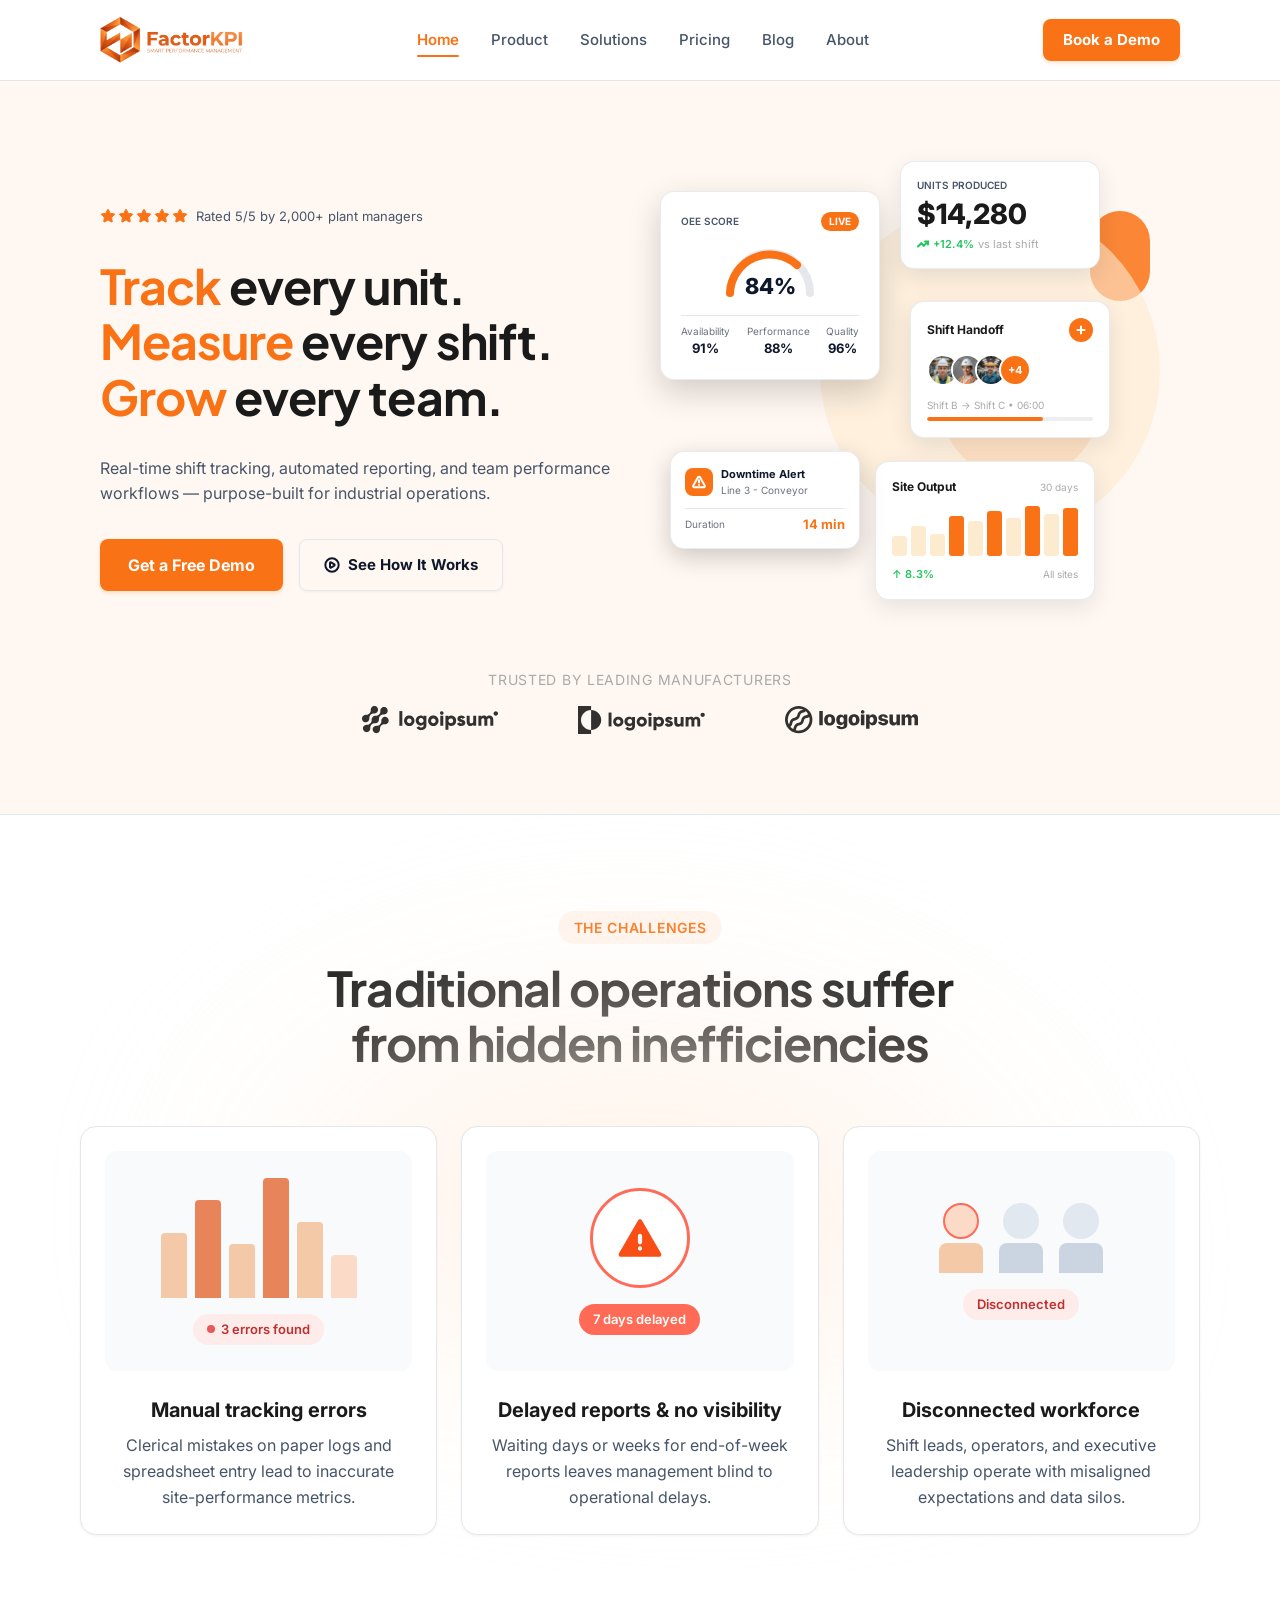
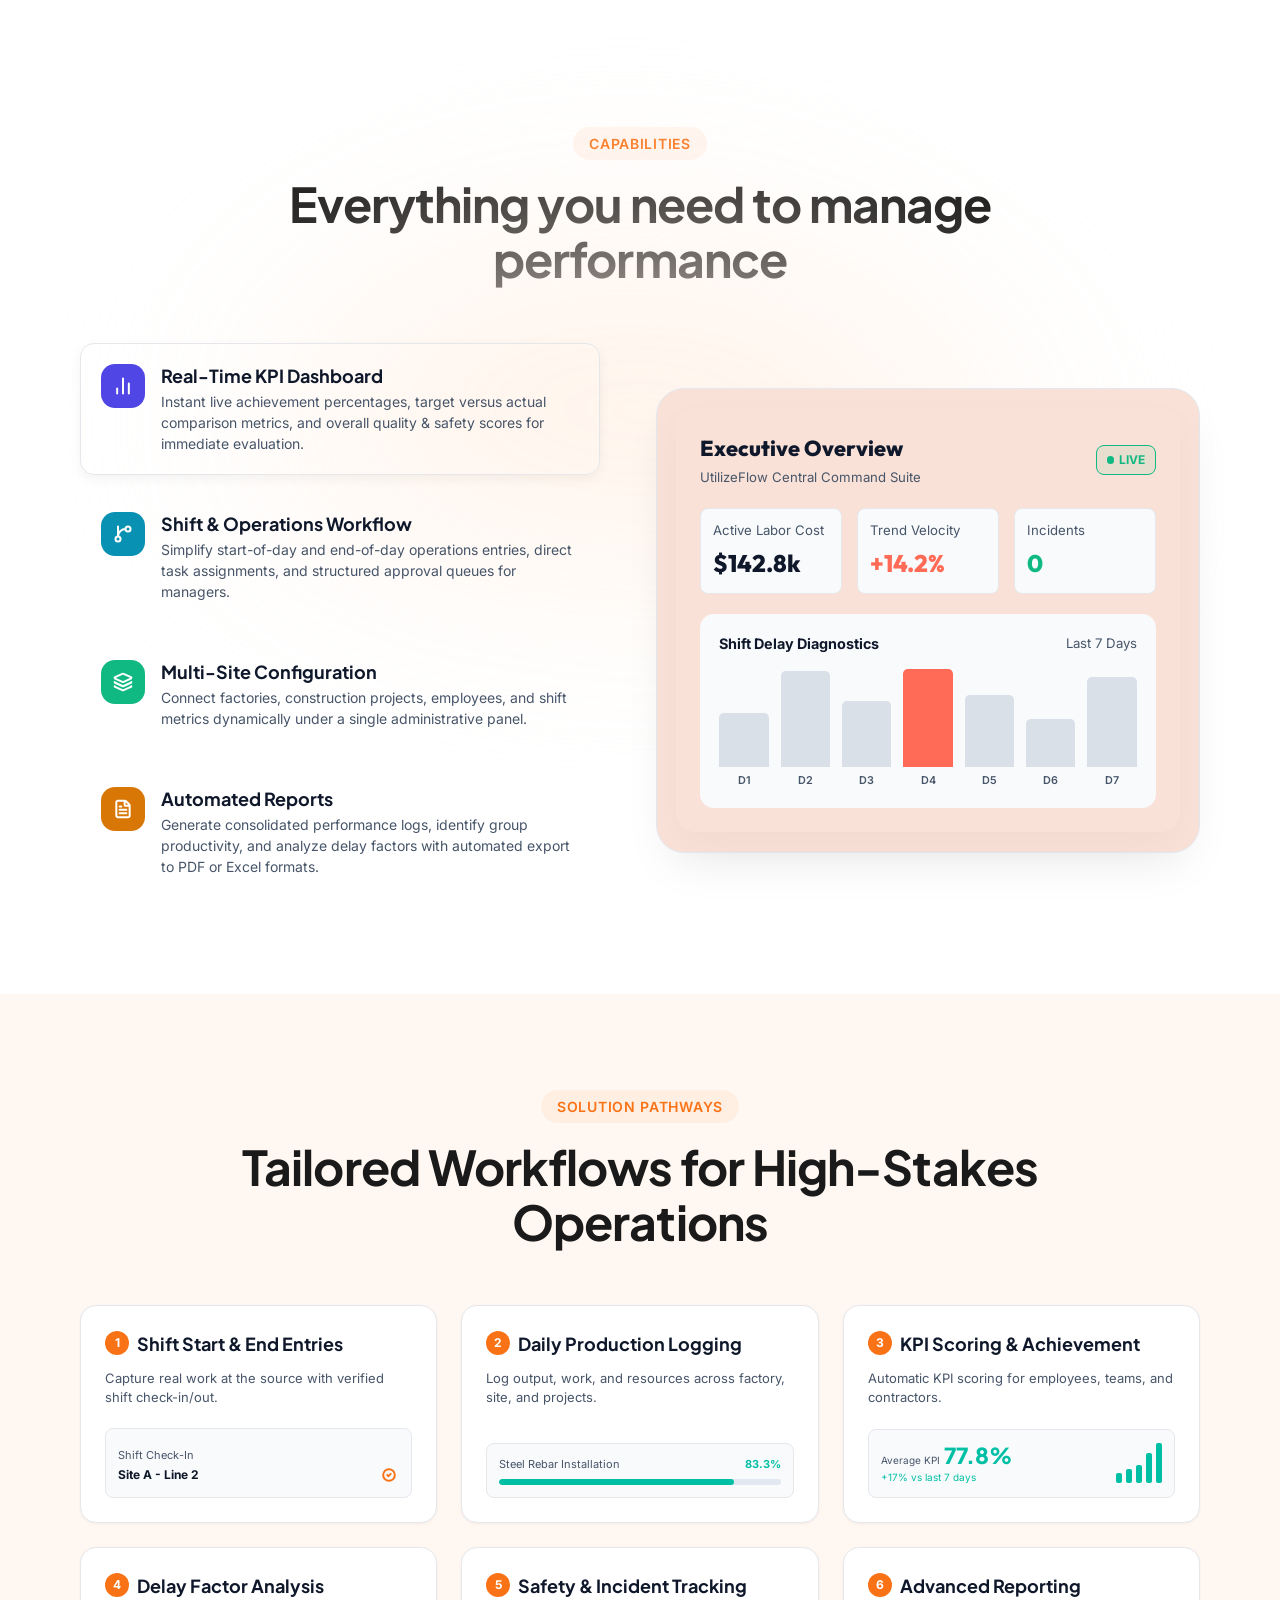
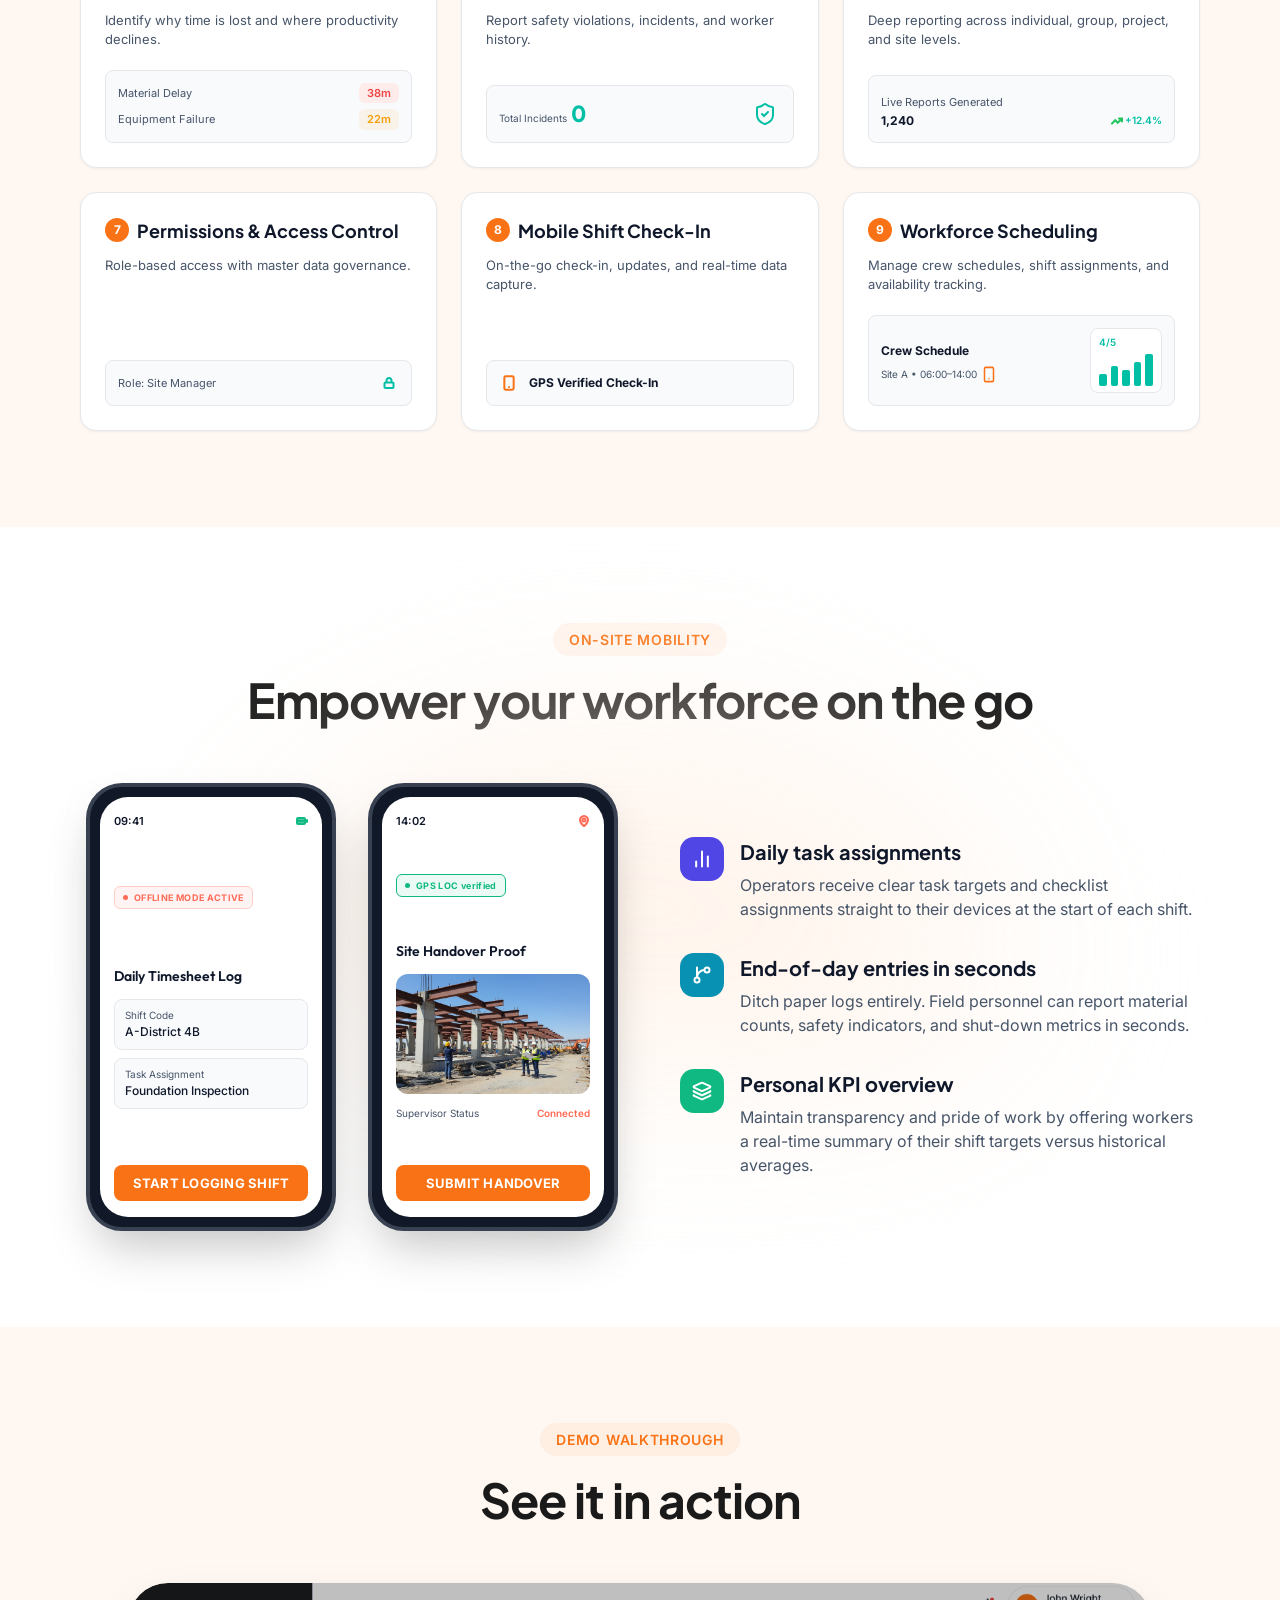
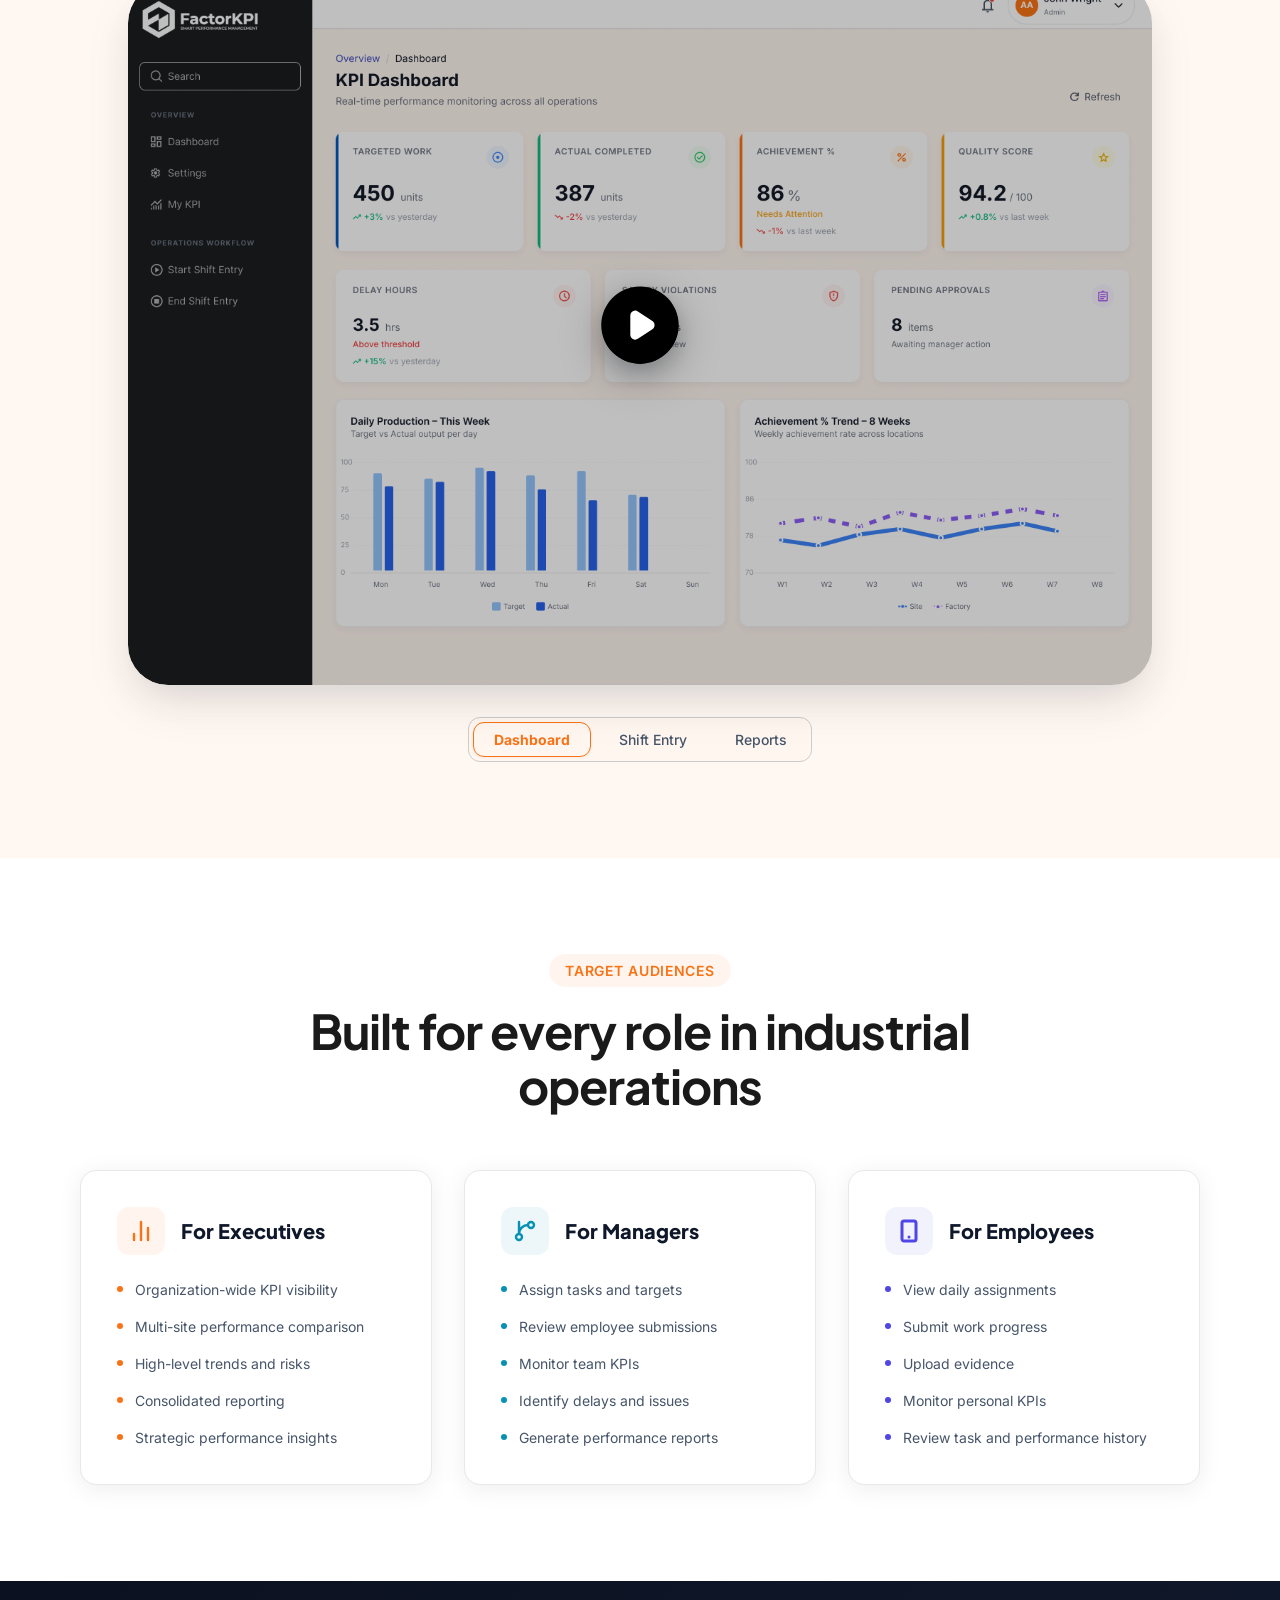
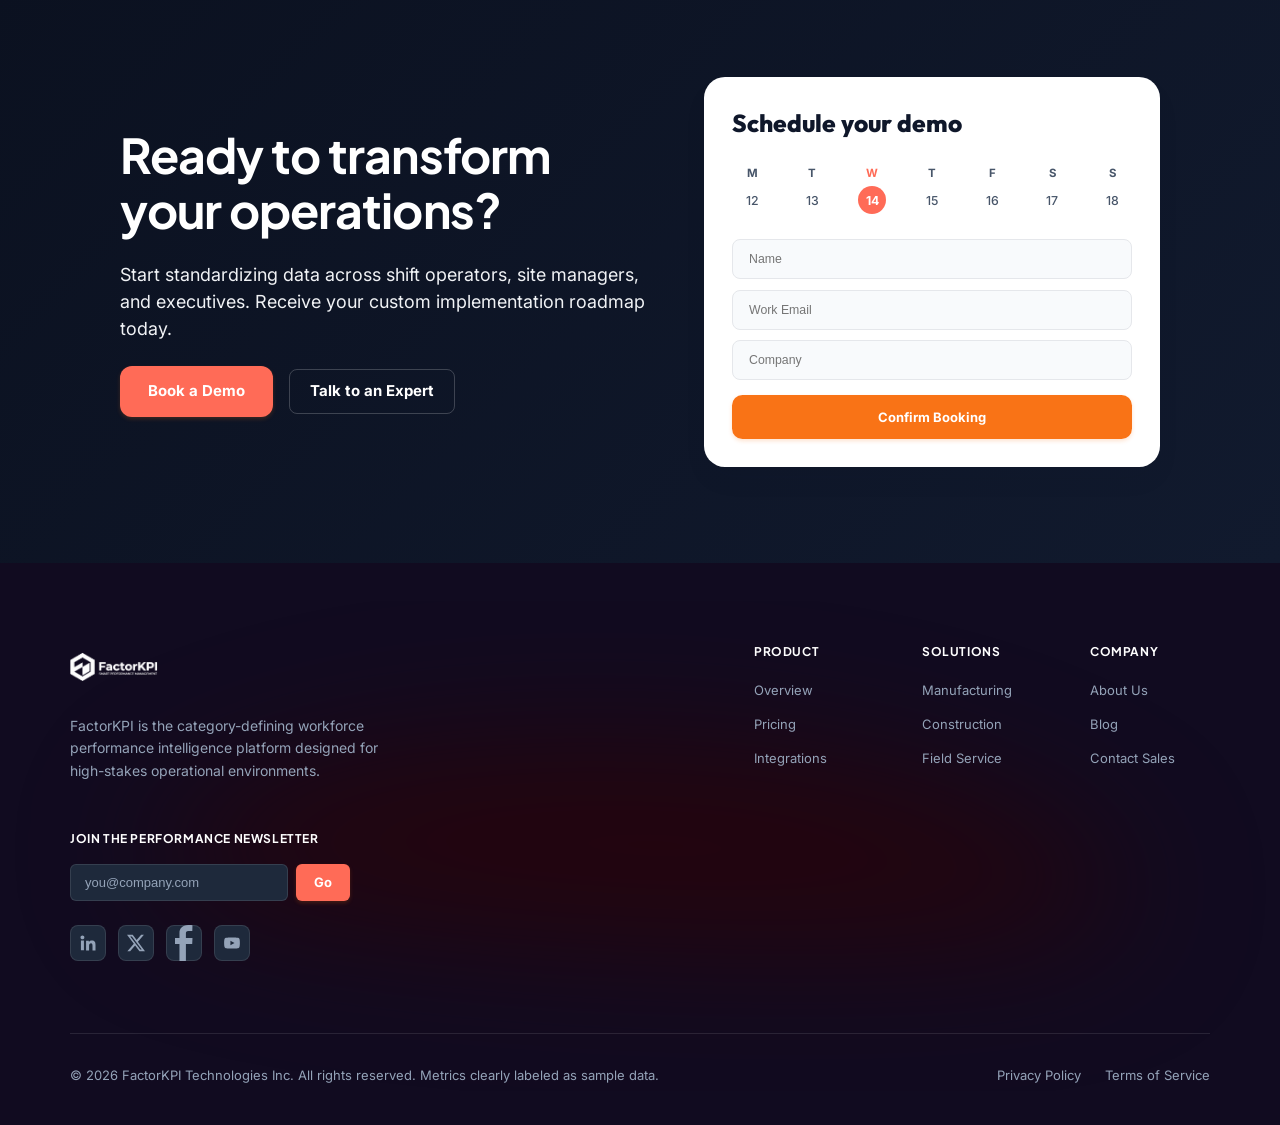
==== commit 4880bdcf: "Add files via upload" ====
--- a/index.html
+++ b/index.html
@@ -15,17 +15,18 @@
   <!-- Navigation -->
   <header class="header">
     <nav class="nav-container">
-      <a href="#" class="nav-brand" aria-label="FactorKPI Home">
+      <a href="./index.html" class="nav-brand" aria-label="FactorKPI Home">
         <img src="assets/factorkpi-logo.png" alt="FactorKPI Logo" class="brand-logo" width="164" height="55">
       </a>
 
       <div class="nav-menu" id="navMenu">
         <ul class="nav-links">
-          <li><a href="#product" class="nav-link active" aria-current="page">Product</a></li>
-          <li><a href="#solutions" class="nav-link">Solutions</a></li>
-          <li><a href="#pricing" class="nav-link">Pricing</a></li>
-          <li><a href="#blog" class="nav-link">Blog</a></li>
-          <li><a href="#about" class="nav-link">About</a></li>
+          <li><a href="./index.html" class="nav-link active" aria-current="page">Home</a></li>
+          <li><a href="./product.html" class="nav-link">Product</a></li>
+          <li><a href="./solutions.html" class="nav-link">Solutions</a></li>
+          <li><a href="./pricing.html" class="nav-link">Pricing</a></li>
+          <li><a href="./blog.html" class="nav-link">Blog</a></li>
+          <li><a href="./about.html" class="nav-link">About</a></li>
         </ul>
         <div class="nav-actions-mobile">
           <a href="#demo" class="btn btn-primary btn-book-demo">Book a Demo</a>
@@ -43,7 +44,7 @@
     </nav>
   </header>
 
-  <main>
+  <main id="main-content">
     <!-- Hero Section -->
     <section class="hero-section">
       <div class="hero-container">
@@ -832,9 +833,10 @@
         </article>
       </div>
     </section>
-
-    <!-- CTA & Interactive Booking Section -->
-    <section class="cta-section" id="demo">
+  </main>
+
+  <!-- CTA & Interactive Booking Section -->
+  <section class="cta-section" id="demo">
       <div class="cta-container">
         <!-- CTA Left Content -->
         <div class="cta-copy">
@@ -901,55 +903,54 @@
         </div>
       </div>
     </section>
-  </main>
-
-  <!-- Site Footer -->
-  <footer class="footer">
-    <div class="footer-glow-bg" aria-hidden="true">
-      <img src="assets/bg-glow-footer.svg" alt="" class="glow-img">
-    </div>
-
-    <div class="footer-container">
-      <div class="footer-cols">
-        <!-- Brand Info -->
-        <div class="footer-brand-col">
-          <a href="#" class="footer-logo-link" aria-label="FactorKPI Home">
-            <img src="assets/factorkpi-footer-logo.png" alt="FactorKPI" class="footer-logo" width="164" height="55">
-          </a>
-          <p class="footer-about">
-            FactorKPI is the category-defining workforce performance intelligence platform designed for high-stakes operational environments.
-          </p>
-        </div>
-
-        <!-- Links Columns -->
-        <div class="footer-nav-groups">
-          <div class="footer-links-col">
-            <h4 class="footer-col-title">Product</h4>
-            <ul class="footer-links">
-              <li><a href="#product">Integrations</a></li>
-              <li><a href="#mobile">Mobile App</a></li>
-              <li><a href="#security">Security</a></li>
-            </ul>
-          </div>
-
-          <div class="footer-links-col">
-            <h4 class="footer-col-title">Solutions</h4>
-            <ul class="footer-links">
-              <li><a href="#solutions">Construction</a></li>
-              <li><a href="#solutions">Manufacturing</a></li>
-              <li><a href="#solutions">Field Service</a></li>
-            </ul>
-          </div>
-
-          <div class="footer-links-col">
-            <h4 class="footer-col-title">Company</h4>
-            <ul class="footer-links">
-              <li><a href="#about">About Us</a></li>
-              <li><a href="#careers">Careers</a></li>
-              <li><a href="#contact">Contact Sales</a></li>
-            </ul>
-          </div>
-        </div>
+
+    <!-- Site Footer -->
+    <footer class="footer">
+      <div class="footer-glow-bg" aria-hidden="true">
+        <img src="assets/bg-glow-footer.svg" alt="" class="glow-img">
+      </div>
+
+      <div class="footer-container">
+        <div class="footer-cols">
+          <!-- Brand Info -->
+          <div class="footer-brand-col">
+            <a href="./index.html" class="footer-logo-link" aria-label="FactorKPI Home">
+              <img src="assets/factorkpi-footer-logo.png" alt="FactorKPI" class="footer-logo" width="164" height="55">
+            </a>
+            <p class="footer-about">
+              FactorKPI is the category-defining workforce performance intelligence platform designed for high-stakes operational environments.
+            </p>
+          </div>
+
+          <!-- Links Columns -->
+          <div class="footer-nav-groups">
+            <div class="footer-links-col">
+              <h4 class="footer-col-title">Product</h4>
+              <ul class="footer-links">
+                <li><a href="./product.html">Overview</a></li>
+                <li><a href="./pricing.html">Pricing</a></li>
+                <li><a href="./product.html#integrations">Integrations</a></li>
+              </ul>
+            </div>
+
+            <div class="footer-links-col">
+              <h4 class="footer-col-title">Solutions</h4>
+              <ul class="footer-links">
+                <li><a href="./solutions.html">Manufacturing</a></li>
+                <li><a href="./solutions.html">Construction</a></li>
+                <li><a href="./solutions.html">Field Service</a></li>
+              </ul>
+            </div>
+
+            <div class="footer-links-col">
+              <h4 class="footer-col-title">Company</h4>
+              <ul class="footer-links">
+                <li><a href="./about.html">About Us</a></li>
+                <li><a href="./blog.html">Blog</a></li>
+                <li><a href="./about.html#contact">Contact Sales</a></li>
+              </ul>
+            </div>
+          </div>
 
         <!-- Newsletter & Socials -->
         <div class="footer-newsletter-col">
@@ -1002,44 +1003,6 @@
       });
     }
 
-    // Nav links active state on click & section scroll
-    const navLinks = document.querySelectorAll('.nav-link');
-    navLinks.forEach(link => {
-      link.addEventListener('click', () => {
-        navLinks.forEach(l => {
-          l.classList.remove('active');
-          l.removeAttribute('aria-current');
-        });
-        link.classList.add('active');
-        link.setAttribute('aria-current', 'page');
-        if (navMenu && navMenu.classList.contains('open')) {
-          navMenu.classList.remove('open');
-          if (navToggle) navToggle.setAttribute('aria-expanded', 'false');
-        }
-      });
-    });
-
-    // Scrollspy to automatically update active link when scrolling sections
-    const observedSections = document.querySelectorAll('section[id]');
-    if ('IntersectionObserver' in window && observedSections.length > 0) {
-      const sectionObserver = new IntersectionObserver((entries) => {
-        entries.forEach(entry => {
-          if (entry.isIntersecting) {
-            const currentId = entry.target.getAttribute('id');
-            const matchingLink = document.querySelector(`.nav-link[href="#${currentId}"]`);
-            if (matchingLink) {
-              navLinks.forEach(l => {
-                l.classList.remove('active');
-                l.removeAttribute('aria-current');
-              });
-              matchingLink.classList.add('active');
-              matchingLink.setAttribute('aria-current', 'page');
-            }
-          }
-        });
-      }, { threshold: 0.35 });
-      observedSections.forEach(sec => sectionObserver.observe(sec));
-    }
 
     // Weekday picker interaction in Demo Booking card
     const weekdayButtons = document.querySelectorAll('.weekday-col');
